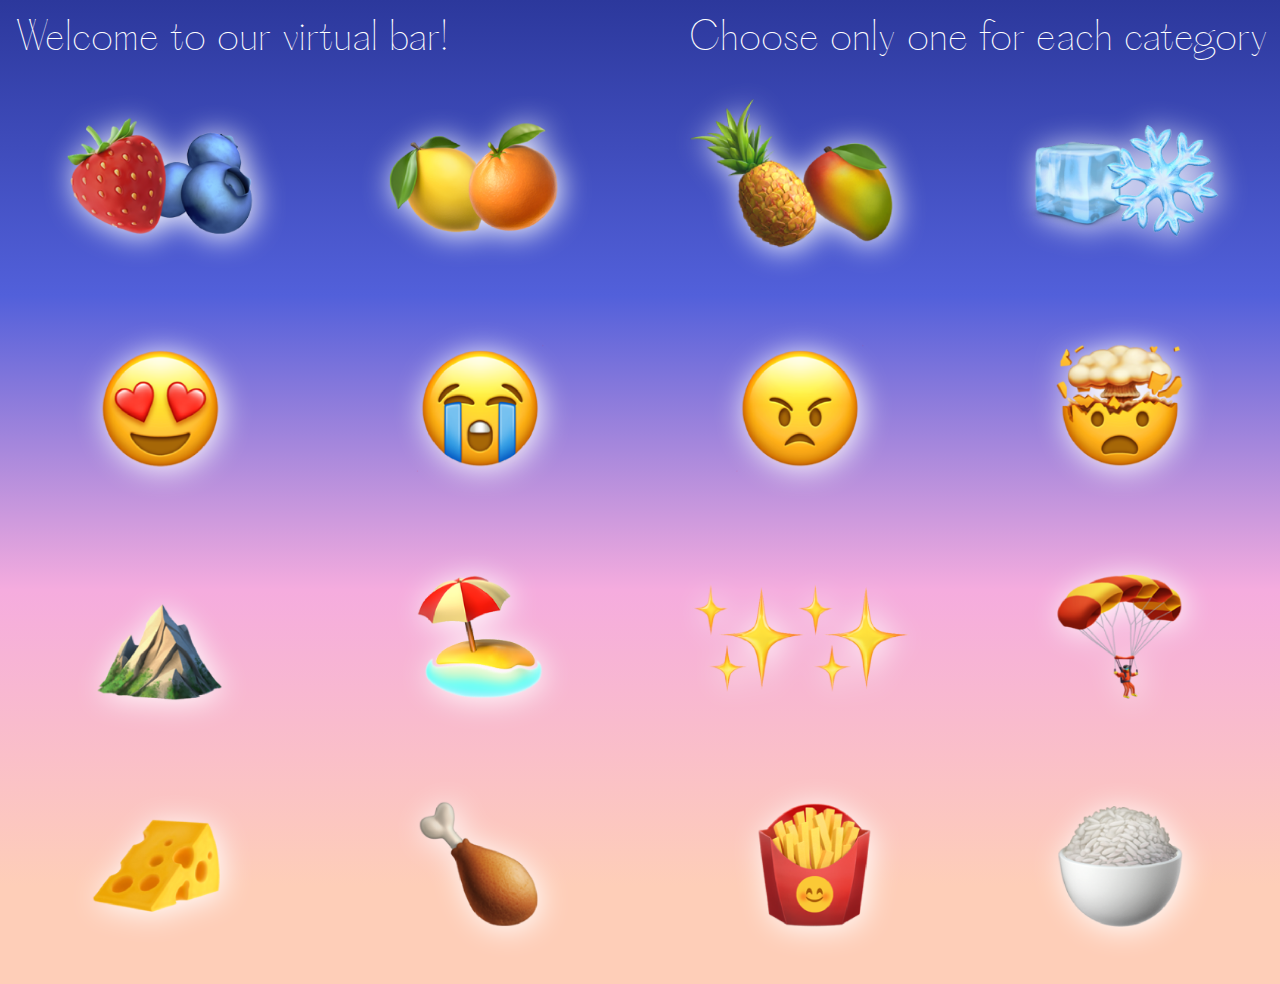
==== index.html @ b91d63b3 "first version" ====
<!DOCTYPE html>
<html lang="en" dir="ltr">
  <head>
    <link rel="shortcut icon" type="image/x-icon" href="favicon_.ico" />
    <meta charset="utf-8" />
    <meta name="viewport" content="width=device-width, initial-scale=1.0" />
    <title>Virtual Bar</title>
    <script
      src="https://code.jquery.com/jquery-3.5.1.min.js"
      integrity="sha256-9/aliU8dGd2tb6OSsuzixeV4y/faTqgFtohetphbbj0="
      crossorigin="anonymous"
    ></script>
    <!-- Global site tag (gtag.js) - Google Analytics -->
    <script async src="https://www.googletagmanager.com/gtag/js?id=G-YLD9RSC1Q4"></script>
    <script>
     window.dataLayer = window.dataLayer || [];
     function gtag(){dataLayer.push(arguments);}
     gtag('js', new Date());
     gtag('config', 'G-YLD9RSC1Q4');
    </script>
    <script>
     alert("💻🖥️ ➡️ Recommended");
    </script>
    <style>
      @font-face {
        font-family: myFirstFont;
        src: url(hatton-ultralight-webfont.woff);
      }
      * {
        font-family: myFirstFont;
        font-weight: 100;
        font-style:none;
      }
      html {
        background: linear-gradient(
          to top,
          #2c389c 0%,
          #5260da 30%,
          #f5acde 60%,
          #feceb8 90% );
      }
      body {
        background: linear-gradient(
          to bottom,
          #2c389c 0%,
          #5260da 30%,
          #f5acde 60%,
          #feceb8 90% );
        background-repeat: no-repeat;
        min-height: 100%;
        width: 100%;
        height: auto;
        display: block;
        margin: 0px;

      }
      h1 {
        color: #ffffff;
        font-size: 3vw;
        text-align: left;
        float: left;
        display: inline;
        margin-block-start: 0.25em;
        margin-block-end: 0em;
        margin-left: 0.4em;
      }
      h2{
        color: #ffffff;
        font-size: 3vw;
        text-align: right;
        float: right;
        display: inline;
        margin-block-start: 0.25em;
        margin-block-end: 0em;
        margin-right: 0.3em;
      }
      .grid-container {
        display: grid;
        grid-template-columns: auto auto auto auto;
        grid-gap: none;
        padding: none;
        margin: none;
      }
      .grid-item {
        padding: none;
        font-size: 30px;
        text-align: center;
      }
      .grid-img1,.grid-img2,
      .grid-img3,.grid-img4 {
        max-width: 100%;
        max-height: 100%;
      }
      #grid-item1,#grid-item2,#grid-item3,#grid-item4,#grid-item5,#grid-item6,#grid-item7,#grid-item8,
      #grid-item9,#grid-item10,#grid-item11,#grid-item12,#grid-item13,#grid-item14,#grid-item15,
      #grid-item16 {
        cursor: pointer;
        transition: 0.3s;
      }
      #grid-item1:hover,#grid-item2:hover,#grid-item3:hover,#grid-item4:hover,#grid-item5:hover,#grid-item6:hover,#grid-item7:hover,#grid-item8:hover,
      #grid-item9:hover,#grid-item10:hover,#grid-item11:hover,#grid-item12:hover,#grid-item13:hover,#grid-item14:hover,#grid-item15:hover,
      #grid-item16:hover {
        opacity: 0.65;
        cursor:url("data:image/svg+xml;utf8,<svg xmlns='http://www.w3.org/2000/svg'  width='100' height='120' viewport='0 0 100 100' style='fill:black;font-size:60px;'><text y='50%'>👆</text></svg>") 16 0,auto;
      }
      img {
        transition-duration: 0.4s;
        transform-origin: 50% 50%;
        filter: drop-shadow(3px 3px 15px #ffffff);
      }
      ul {
        list-style-type: none;
      }
      li {
        display: inline-block;
      }
      input[type="checkbox"][id^="checkbox"] {
        display: none;
      }
      label {
        padding: 10px;
        display: block;
        position: relative;
        margin: 10px;
        cursor: pointer;
        -webkit-touch-callout: none;
        -webkit-user-select: none;
        -khtml-user-select: none;
        -moz-user-select: none;
        -ms-user-select: none;
        user-select: none;
      }
      label::before {
        background-color: white;
        content: " ";
        display: block;
        border-radius: 50%;
        border: 1px solid grey;
        position: absolute;
        top: -5px;
        left: -5px;
        width: 25px;
        height: 25px;
        text-align: center;
        line-height: 28px;
        transition-duration: 0.4s;
        transform: scale(0);
      }
      :checked + label {
        border-color: none;
      }
      :checked + label img {
        animation: shake 3.5s;
        /* When the animation is finished, start again */
        animation-iteration-count: infinite;
        }
      @keyframes shake {
        0% { transform: scale(1.5) translate(1px, 1px) rotate(0deg); }
        10% { transform: scale(1.6) translate(-1px, -2px) rotate(-1deg); }
        20% { transform: scale(1.5) translate(-3px, 0px) rotate(1deg); }
        30% { transform: scale(1.6) translate(3px, 2px) rotate(0deg); }
        40% { transform: scale(1.5) translate(1px, -1px) rotate(1deg); }
        50% { transform: scale(1.6) translate(-1px, 2px) rotate(-1deg); }
        60% { transform: scale(1.5) translate(-3px, 1px) rotate(0deg); }
        70% { transform: scale(1.6) translate(3px, 1px) rotate(-1deg); }
        80% { transform: scale(1.5) translate(-1px, -1px) rotate(1deg); }
        90% { transform: scale(1.6) translate(1px, 2px) rotate(0deg); }
        100% { transform: scale(1.5) translate(1px, -2px) rotate(-1deg); }
      }
      }
      .hidden {
        opacity: 0;
      }
      a:link, a:visited {
        color: white;
        padding: 14px 25px;
        text-align: center;
        text-decoration: none;
        display: inline-block;
        text-shadow: 0 0 5px #FFFFFF, 0 0 10px #FFFFFF, 0 0 15px #FFFFFF;
        cursor:url("data:image/svg+xml;utf8,<svg xmlns='http://www.w3.org/2000/svg'  width='100' height='120' viewport='0 0 100 100' style='fill:black;font-size:60px;'><text y='50%'>🙆</text></svg>") 16 0,auto;
      }
      #ttlForRec {
        color: white;
        padding: 14px 25px;
        text-align: center;
        font-size: 2.5vw;
      }
      #ttlForRec:hover {
      }
      /* The Modal (background) */
      .modal {
        display: none; /* Hidden by default */
        position: fixed; /* Stay in place */
        z-index: 1; /* Sit on top */
        padding-top: 0px; /* Location of the box */
        left: 0;
        right: 0;
        top: 0;
        width: 100%; /* Full width */
        height: 100%; /* Full height */
        overflow: scroll; /* Enable scroll if needed */
        background: rgb(214,182,212);
        background: radial-gradient(circle, rgba(214,182,212,1) 0%, rgba(85,70,203,1) 100%);
      }
      /* Modal Content (image) */
      .modal-content {
        margin: auto;
        display: block;
        width: 100%;
        height: 100%;
        max-width: 1200px;
      }
      .modal-backdrop {
        z-index: 0;
      }
      /* Caption of Modal Image */
      #caption {
        margin: auto;
        display: block;
        width: 100%;
        max-width: 90%;
        text-align: center;
        font-size: 2.5vw;
        color: #1C584B;
        padding: 10px 0;
        height: 400px;
      }
      #goBar{
        text-align: center;
        font-size: 2.5vw;
        color: #1C584B;
      }
      /* Add Animation */
      .modal-content,
      #caption {
        -webkit-animation-name: zoom;
        -webkit-animation-duration: 0.6s;
        animation-name: zoom;
        animation-duration: 0.6s;
      }
      @-webkit-keyframes zoom {
        from {
          -webkit-transform: scale(0);
        }
        to {
          -webkit-transform: scale(1);
        }
      }
      @keyframes zoom {
        from {
          transform: scale(0);
        }
        to {
          transform: scale(1);
        }
      }
      /* The Close Button */
      .close {
        position: absolute;
        top: 0.2vw;
        right: 1.5vw;
        color: #ffffff;
        font-size: 3vw;
        font-weight: bold;
        transition: 0.3s;
      }
      .close:hover,
      .close:focus {
        text-decoration: none;
        cursor: pointer;
      }
      /* 100% Image Width on Smaller Screens */
      @media only screen and (max-width: 700px) {
        .modal-content {
          width: 100%;
        }
      }
      audio {
        display:none;
      }

    </style>
  </head>

  <body>
    <div id="title">
      <h1>Welcome to our virtual bar!</h1>
      <h2>Choose only one for each category</h2>
    </div>
    <br>
    <div id="imageAlt"></div>
    <br>
    <div class="grid-container" style="width: 100%; height: 100%;">

      <input type="checkbox" className="check" name="group1" id="checkbox1"
      data-audio="sound/02.mp3" onchange="audioFunction(this)"/>
      <label for="checkbox1">
      <image id="grid-item1" class="grid-img1" src="emoji/ingredients1.png"
      alt="1. Chop 3 strawberries into small pieces! 🍓"
      onclick="myFunction(this)"/></label><audio id="audio"></audio>

      <input type="checkbox" className="check" name="group1" id="checkbox2"
      data-audio="sound/01.mpeg" onchange="audioFunction(this)"/>
      <label for="checkbox2">
      <image id="grid-item2" class="grid-img1" src="emoji/ingredients2.png"
      alt="1. Cut halb of a lemon into thin slices and make lemon juice! 🍋"
      onclick="myFunction(this)"/></label><audio id="audio"></audio>

      <input type="checkbox" className="check" name="group1" id="checkbox3"
      data-audio="sound/03.mpeg" onchange="audioFunction(this)"/>
      <label for="checkbox3">
      <image id="grid-item3" class="grid-img1" src="emoji/ingredients3.png"
      alt="1. Blend frozen pineapple or mango like smoothie! 🍍🥭"
      onclick="myFunction(this)"/></label><audio id="audio"></audio>

      <input type="checkbox" className="check" name="group1" id="checkbox4"
      data-audio="sound/04.mpeg" onchange="audioFunction(this)"/>
      <label for="checkbox4">
      <image id="grid-item4" class="grid-img1" src="emoji/ingredients4.png"
      alt="1. Prepare 8 oz crushed ice and add 1 oz lilet Blanc! 🧊"
      onclick="myFunction(this)"/></label><audio id="audio"></audio>

      <input type="checkbox" className="check" name="group2" id="checkbox5"
      data-audio="sound/05.mp3" onchange="audioFunction(this)"/>
      <label for="checkbox5">
      <image id="grid-item5" class="grid-img2" src="emoji/mood1.png"
      alt="2.  Add 4 oz sparkling wine! 🍾"
      onclick="myFunction(this)"/></label><audio id="audio"></audio>

      <input type="checkbox" className="check" name="group2" id="checkbox6"
      data-audio="sound/06.mpeg" onchange="audioFunction(this)"/>
      <label for="checkbox6">
      <image id="grid-item6" class="grid-img2" src="emoji/mood2.png"
      alt="2. Add 2 oz gin! 💎"
      onclick="myFunction(this)"/></label><audio id="audio"></audio>

      <input type="checkbox" className="check" name="group2" id="checkbox7"
      data-audio="sound/07.mpeg" onchange="audioFunction(this)"/>
      <label for="checkbox7">
      <image id="grid-item7" class="grid-img2" src="emoji/mood3.png"
      alt="2. Add 2 oz rye whiskey or bourbon! 🥃"
      onclick="myFunction(this)"/></label><audio id="audio"></audio>

      <input type="checkbox" className="check" name="group2" id="checkbox8"
      data-audio="sound/08.mpeg" onchange="audioFunction(this)"/>
      <label for="checkbox8">
      <image id="grid-item8" class="grid-img2" src="emoji/mood4.png"
      alt="2. Add 1 oz Campari and 1 oz vermouth! 🎈"
      onclick="myFunction(this)"/></label><audio id="audio"></audio>

      <input type="checkbox" className="check" name="group3" id="checkbox9"
      data-audio="sound/09.mp3" onchange="audioFunction(this)"/>
      <label for="checkbox9">
      <image id="grid-item9" class="grid-img3" src="emoji/location1.png"
      alt="3. Shake with tonic water! 💫"
      onclick="myFunction(this)"/></label><audio id="audio"></audio>

      <input type="checkbox" className="check" name="group3" id="checkbox10"
      data-audio="sound/10_1.mp3" onchange="audioFunction(this)"/>
      <label for="checkbox10">
      <image id="grid-item10" class="grid-img3" src="emoji/location2.png"
      alt="3. Strain into chilled glass! 🌊"
      onclick="myFunction(this)"/></label><audio id="audio"></audio>

      <input type="checkbox" className="check" name="group3" id="checkbox11"
      data-audio="sound/11.mp3" onchange="audioFunction(this)"/>
      <label for="checkbox11">
      <image id="grid-item11" class="grid-img3" src="emoji/location3.png"
      alt="3. Do not stir! ❌"
      onclick="myFunction(this)"/></label><audio id="audio"></audio>

      <input type="checkbox" className="check" name="group3" id="checkbox12"
      data-audio="sound/12.mp3" onchange="audioFunction(this)"/>
      <label for="checkbox12">
      <image id="grid-item12" class="grid-img3" src="emoji/location4.png"
      alt="3. Shake with ice! 🧊"
      onclick="myFunction(this)"/></label><audio id="audio"></audio>

      <input type="checkbox" className="check" name="group4" id="checkbox13"
      data-audio="sound/13.mpeg" onchange="audioFunction(this)"/>
      <label for="checkbox13">
      <image id="grid-item13" class="grid-img4" src="emoji/food1.png"
      alt="4. Garnish with orange twist! 🍊"
      onclick="myFunction(this)"/></label><audio id="audio"></audio>

      <input type="checkbox" className="check" name="group4" id="checkbox14"
      data-audio="sound/14.mp3" onchange="audioFunction(this)"/>
      <label for="checkbox14">
      <image id="grid-item14" class="grid-img4" src="emoji/food2.png"
      alt="4. Add ice to fill glass and garnish with lemon twist! 🧊🍋"
      onclick="myFunction(this)"/></label><audio id="audio"></audio>

      <input type="checkbox" className="check" name="group4" id="checkbox15"
      data-audio="sound/15.mp3" onchange="audioFunction(this)"/>
      <label for="checkbox15">
      <image id="grid-item15" class="grid-img4" src="emoji/food3.png"
      alt="4. Garnish with lime slices and mint bouquet! 🌱"
      onclick="myFunction(this)"/></label><audio id="audio"></audio>

      <input type="checkbox" className="check" name="group4" id="checkbox16"
      data-audio="sound/16.mp3" onchange="audioFunction(this)"/>
      <label for="checkbox16">
      <image id="grid-item16" class="grid-img4" src="emoji/food4.png"
      alt="4. Add ice to fill glass and no garnish! 🧊"
      onclick="myFunction(this)"/>
      </label><audio id="audio"></audio>

    </div>
    <div id="myModal" class="modal">
      <span class="close">&times;</span>
      <div id="ttlForRec">📝 The recipe for your cocktail is here 👇</div>
      <div style="background-image: url('background/paper.png'); background-repeat : no-repeat; background-size: 80% 80%; background-position: top 0vw center;">
      <br>
      <br>
      <br>
      <div id="caption"></div>
      <br>
      <div id="goBar"></div>
    </div>
  </body>
</html>

<script>

  function play(sound){
   var audio = document.getElementById("audio");
    audio.setAttribute('src', sound);
   audio.play();
  }

  $('input[type="checkbox"]').on("change", function () {
    $('input[name="' + this.name + '"]')
      .not(this)
      .prop("checked", false);
  });

  var firstRow;
  var secondRow;
  var thirdRow;
  var fourRow;

  var location_;
  var gotobar = document.getElementById("goBar");

  var mountain_url =
    "<a href='mountain.html'>Are you ready with your drink? 👌 Let's go to the bar! 👉</a>";
  var beach_url =
    "<a href='beach.html'>Are you ready with your drink? 👌 Let's go to the bar! 👉</a>";
  var sparkle_url =
    "<a href='sparkle.html'>Are you ready with your drink? 👌 Let's go to the bar! 👉</a>";
  var sky_url =
    "<a href='sky.html'>Are you ready with your drink? 👌 Let's go to the bar! 👉</a>";

  function audioFunction(id){
  var audio = id.getAttribute("data-audio")
    //modalString.push(altText);
    var audio = new Audio(audio);
    console.log(audio)
    console.log(id.checked)

    if (id.checked) {
      audio.play();
      console.log(audio)
    } else {
      audio.pause();
    }
  }

  function myFunction(id) {
    var altText = id.alt;
    var display = "";

    if (id.className === "grid-img1") {
      firstRow = altText;
    }
    if (id.className === "grid-img2") {
      secondRow = altText;
    }
    if (id.className === "grid-img3") {
      thirdRow = altText;
      location_ = id.id;
      if (location_ === "grid-item9") {
        console.log("grid 9");
        gotobar.innerHTML = mountain_url;
      }
      if (location_ === "grid-item10") {
        console.log("grid 10");
        gotobar.innerHTML = beach_url;
      }
      if (location_ === "grid-item11") {
        console.log("grid 11");
        gotobar.innerHTML = sparkle_url;
      }
      if (location_ === "grid-item12") {
        console.log("grid 12");
        gotobar.innerHTML = sky_url;
      }
    }
    if (id.className === "grid-img4") {
      fourRow = altText;
    }
    // check if we have 4 strings
    if (firstRow && secondRow && thirdRow && fourRow) {
      showModal();
    }
  }
  function showModal() {

    var modal = document.getElementById("myModal");
    var captionText = document.getElementById("caption");

    modal.style.display = "block";
    var e1 = document.createElement("div");
    var t1 = document.createTextNode(firstRow);
    e1.appendChild(t1);
    captionText.appendChild(e1);
    var e2 = document.createElement("div");
    var t2 = document.createTextNode(secondRow);
    e2.appendChild(t2);
    captionText.appendChild(e2);
    var e3 = document.createElement("div");
    var t3 = document.createTextNode(thirdRow);
    e3.appendChild(t3);
    captionText.appendChild(e3);
    var e4 = document.createElement("div");
    var t4 = document.createTextNode(fourRow);
    e4.appendChild(t4);
    captionText.appendChild(e4);

    var span = document.getElementsByClassName("close")[0];

    span.onclick = function () {
      modal.style.display = "none";
      captionText.innerHTML = " ";
    };
  }
</script>
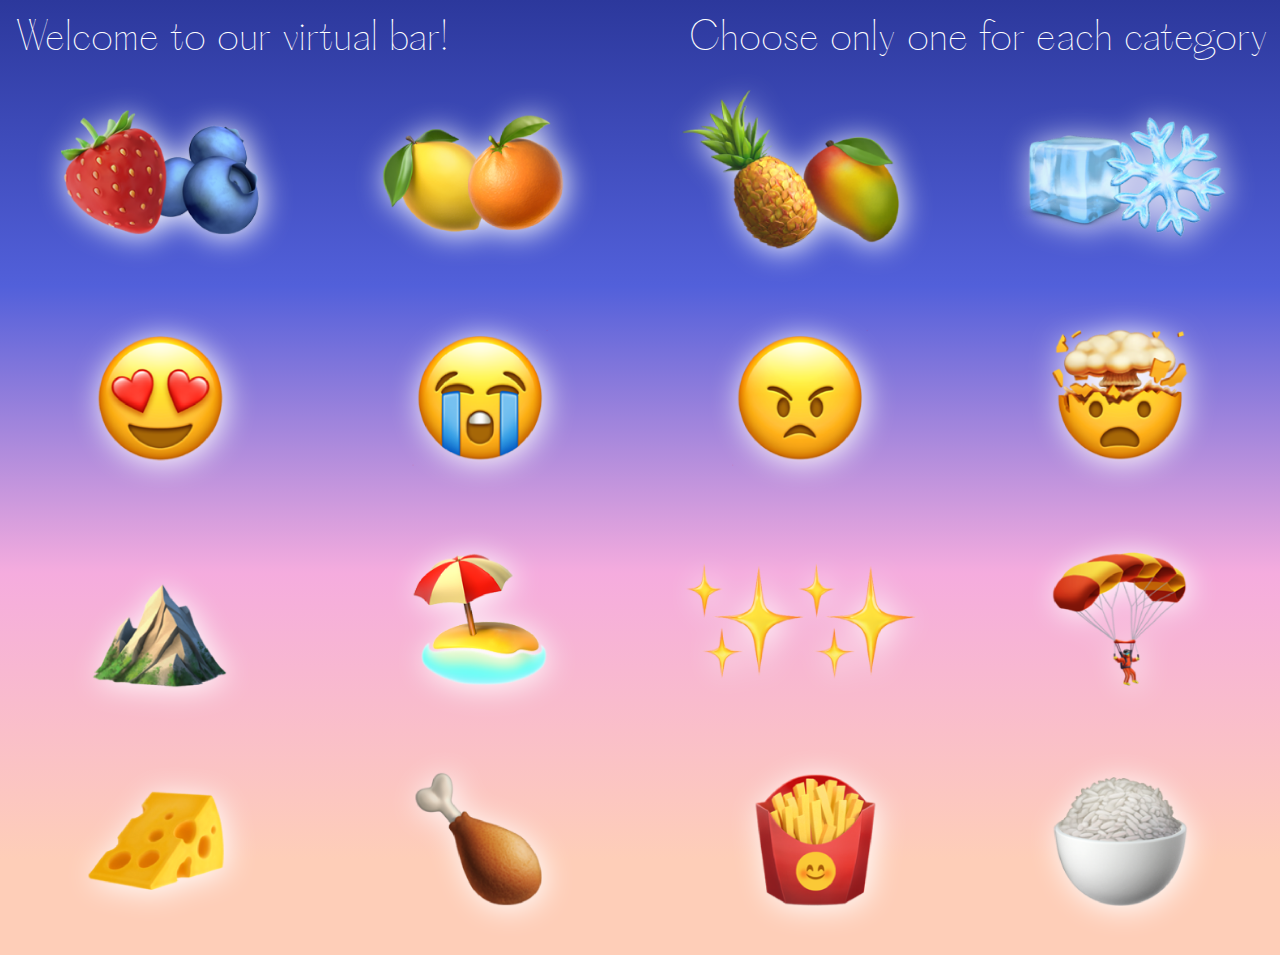
==== commit 5d2fc674: "first version" ====
--- a/index.html
+++ b/index.html
@@ -121,7 +121,7 @@
         padding: 10px;
         display: block;
         position: relative;
-        margin: 10px;
+        margin: 0px;
         cursor: pointer;
         -webkit-touch-callout: none;
         -webkit-user-select: none;
@@ -145,6 +145,12 @@
         line-height: 28px;
         transition-duration: 0.4s;
         transform: scale(0);
+      }
+      /* Use a media query to add a breakpoint at 800px: */
+      @media screen and (max-width: 800px) {
+      label {
+      margin-top: 6vw;
+      margin-bottom: 6vw; /* The width is 100%, when the viewport is 800px or smaller */
       }
       :checked + label {
         border-color: none;
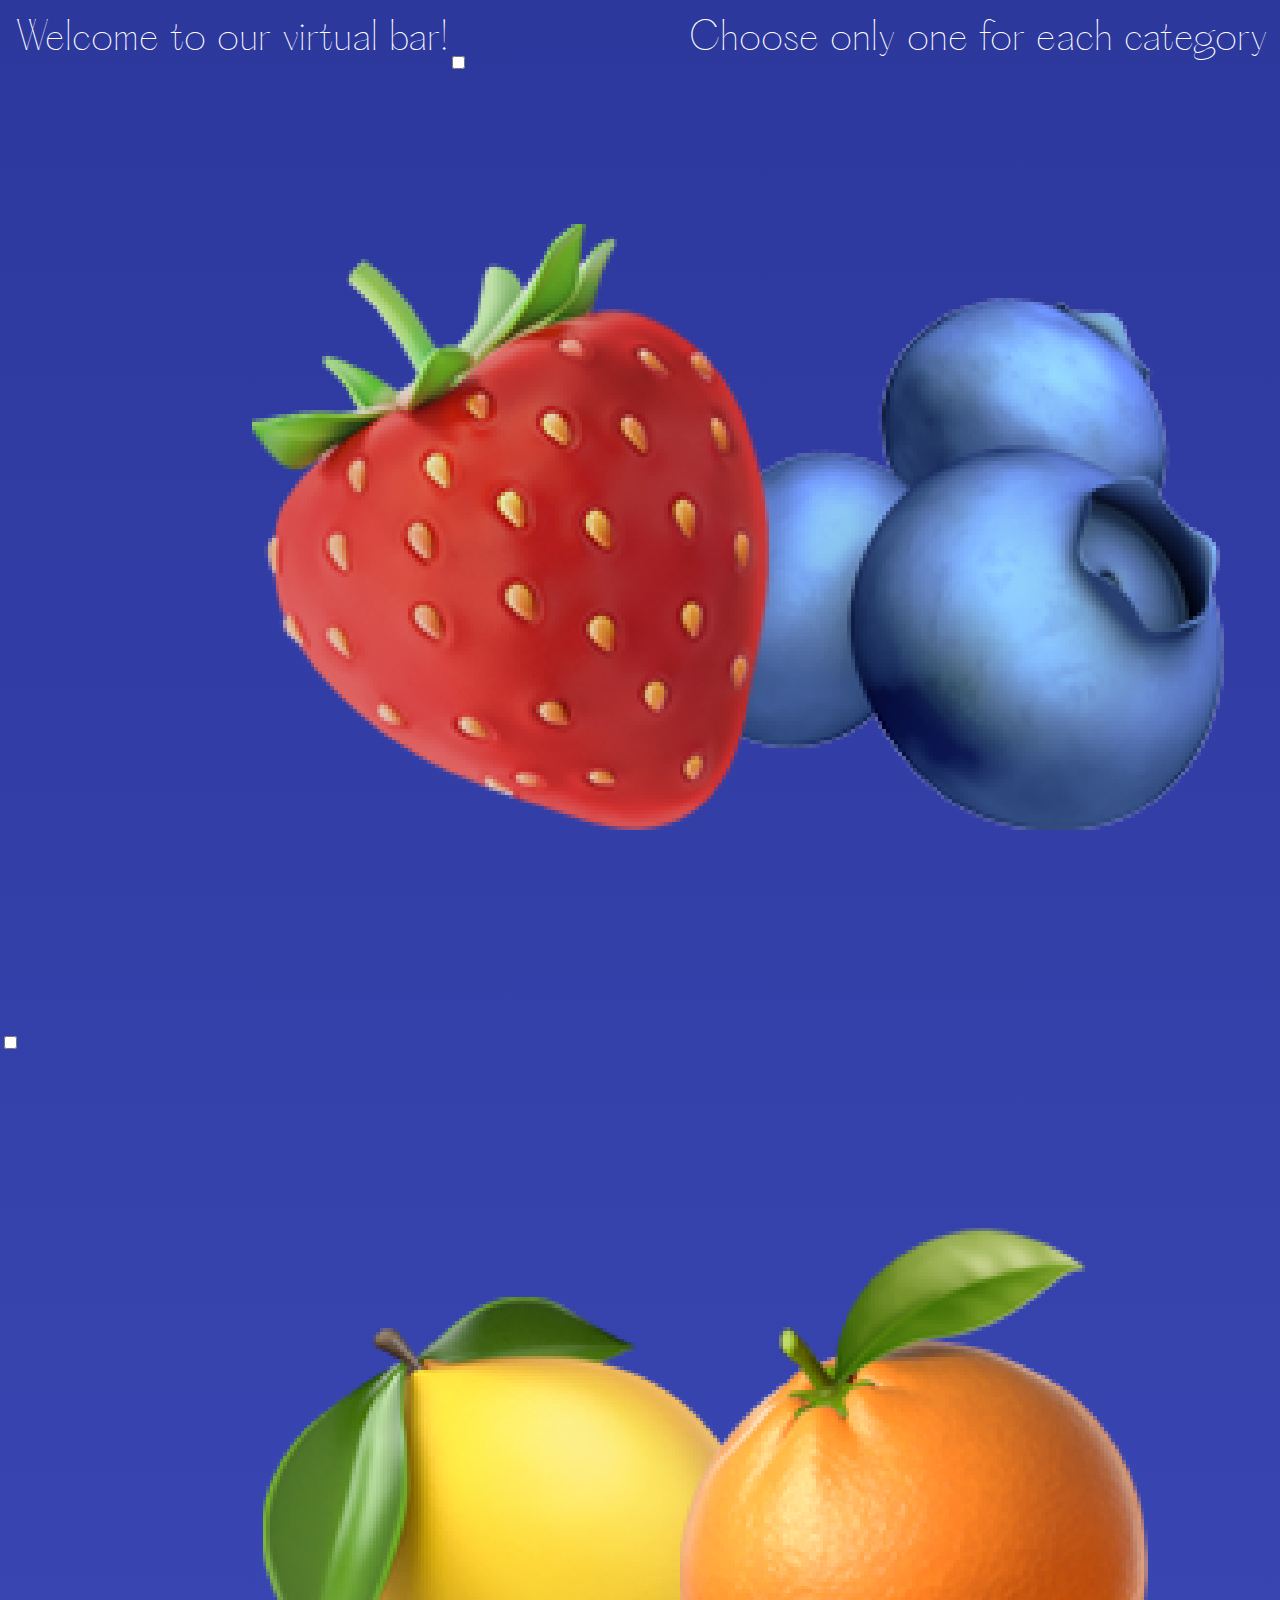
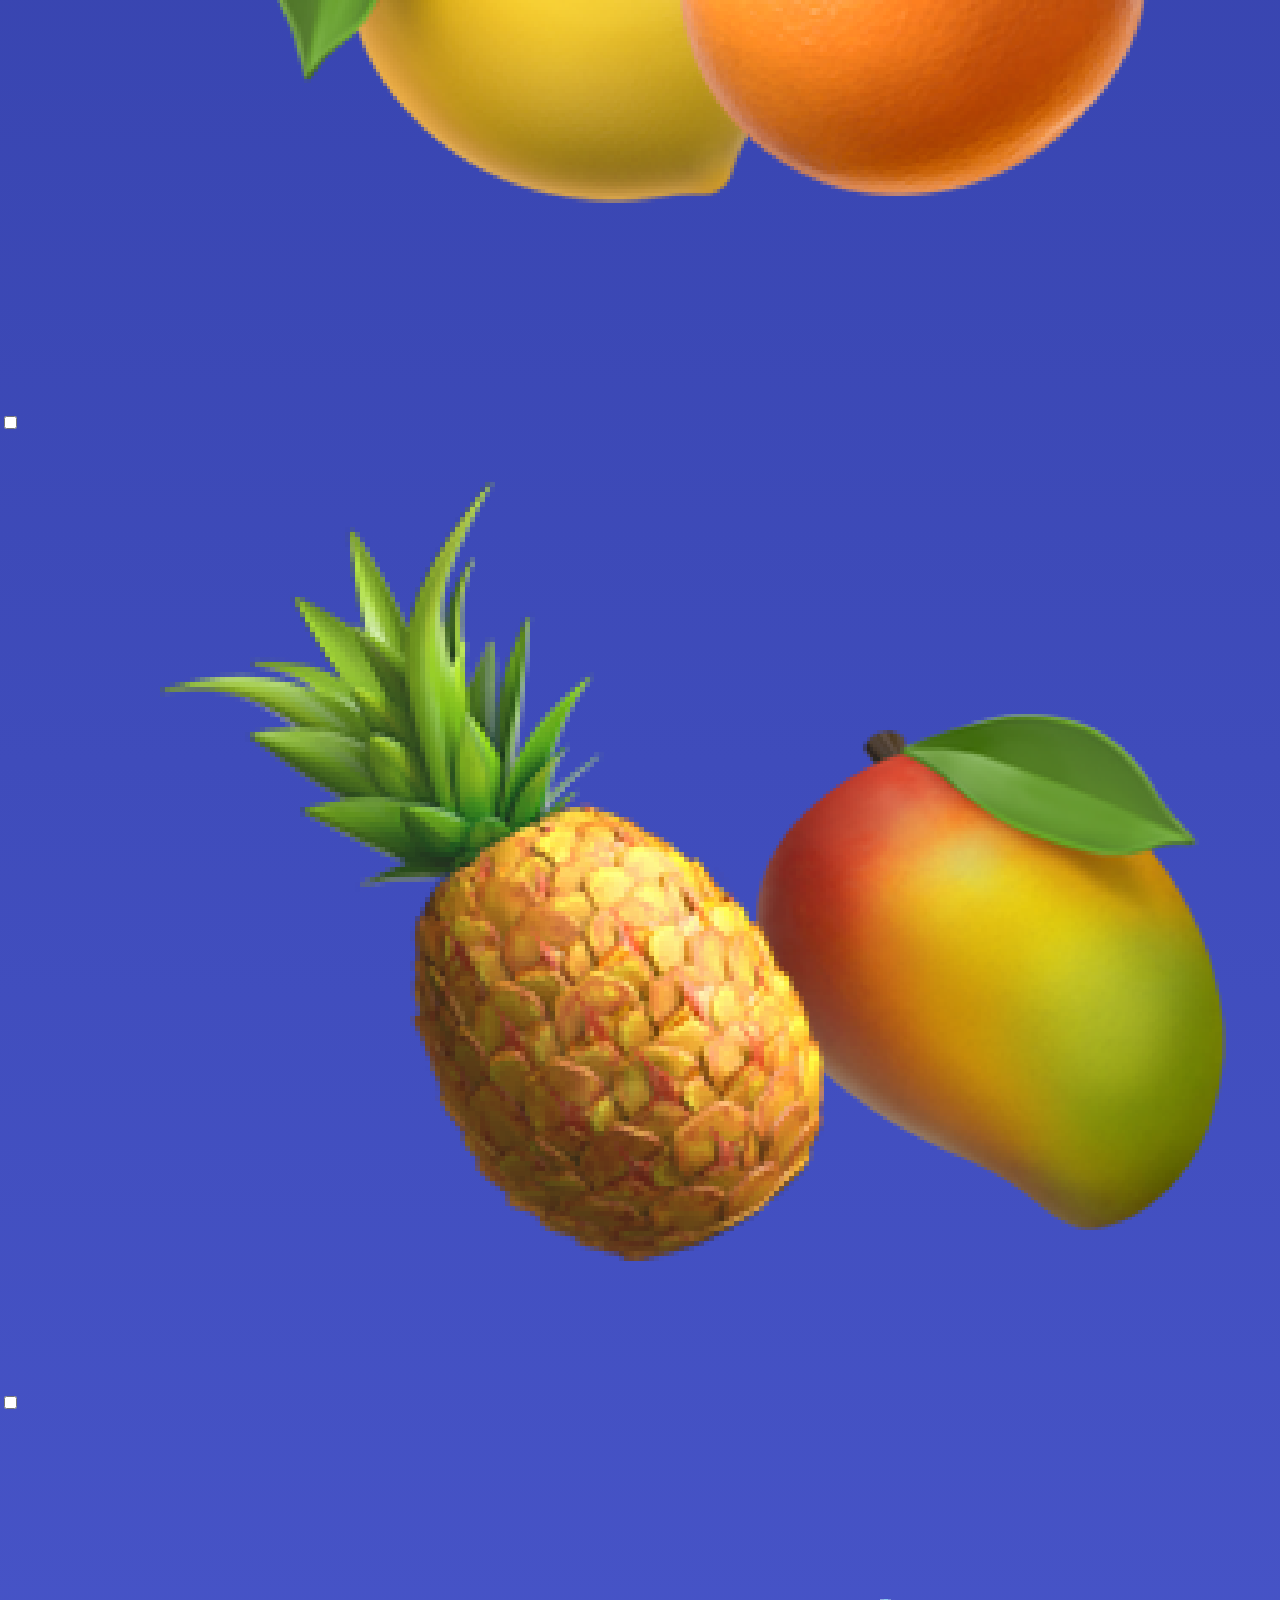
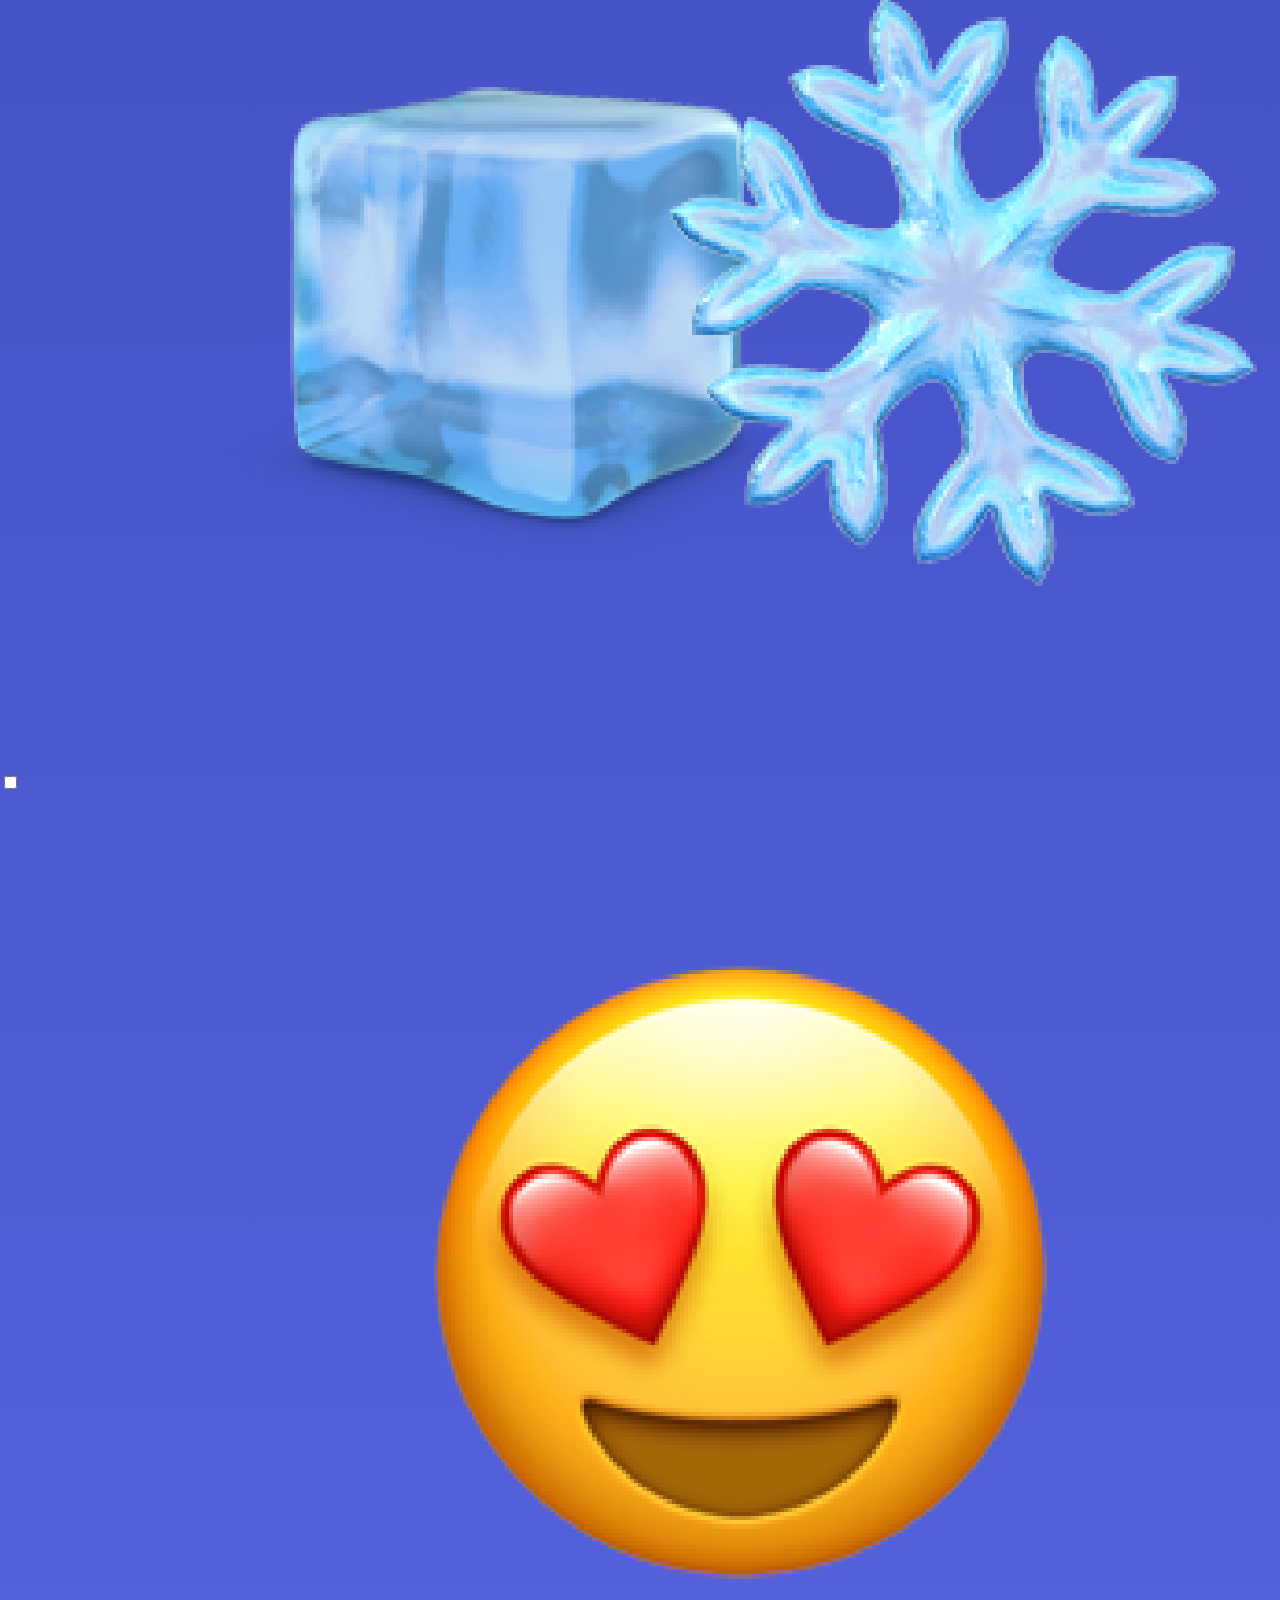
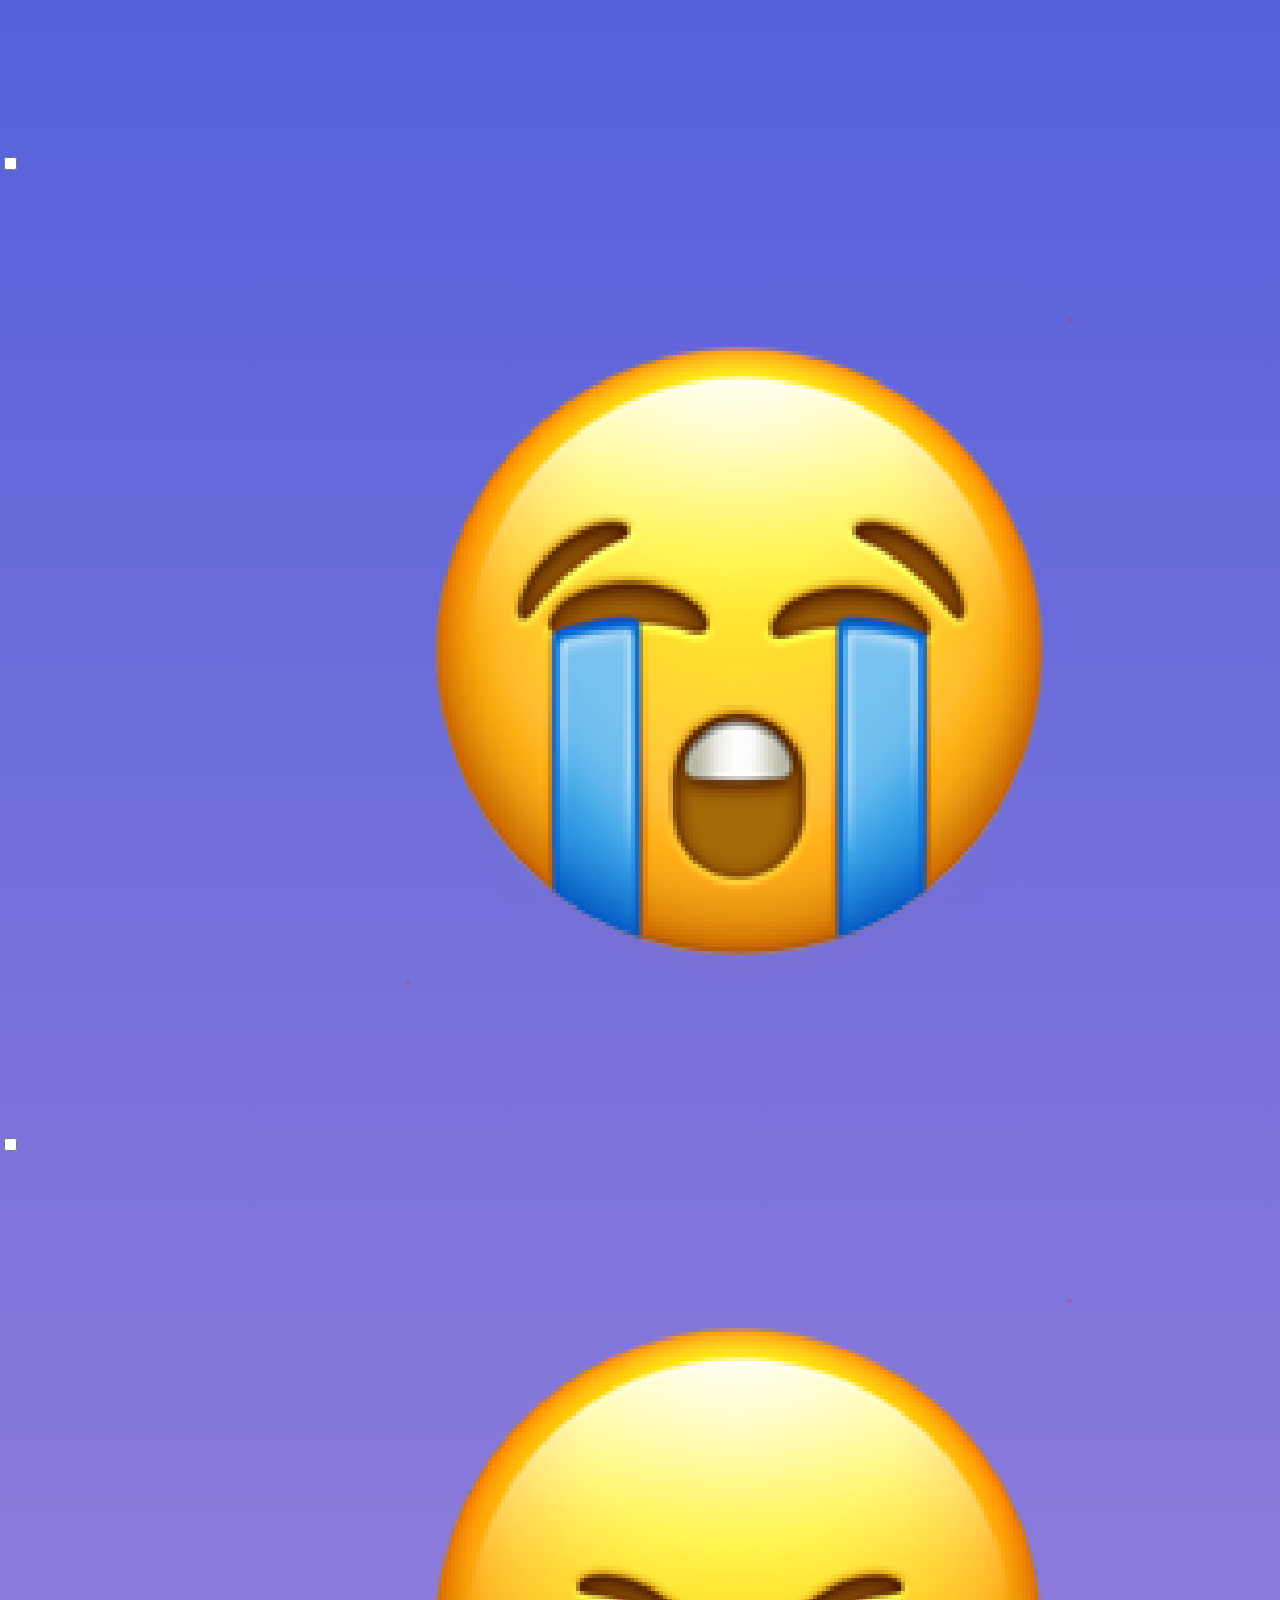
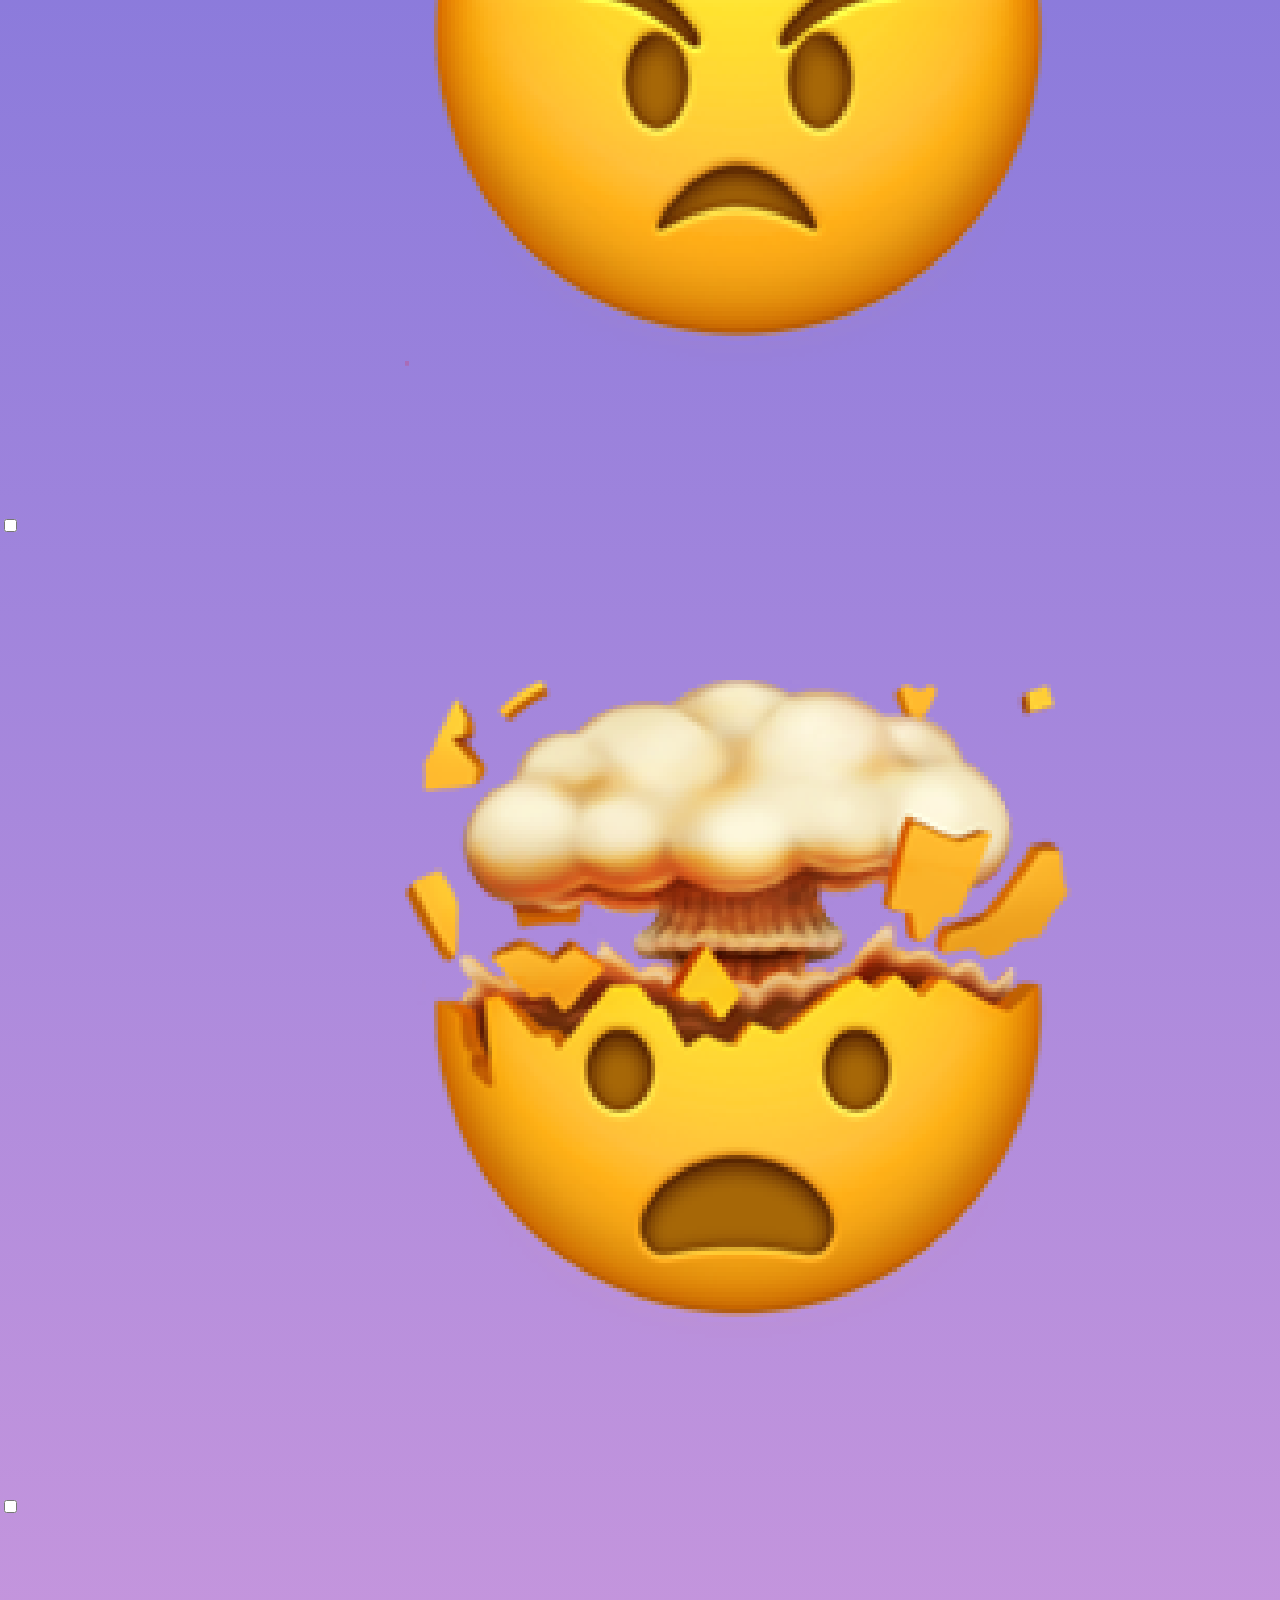
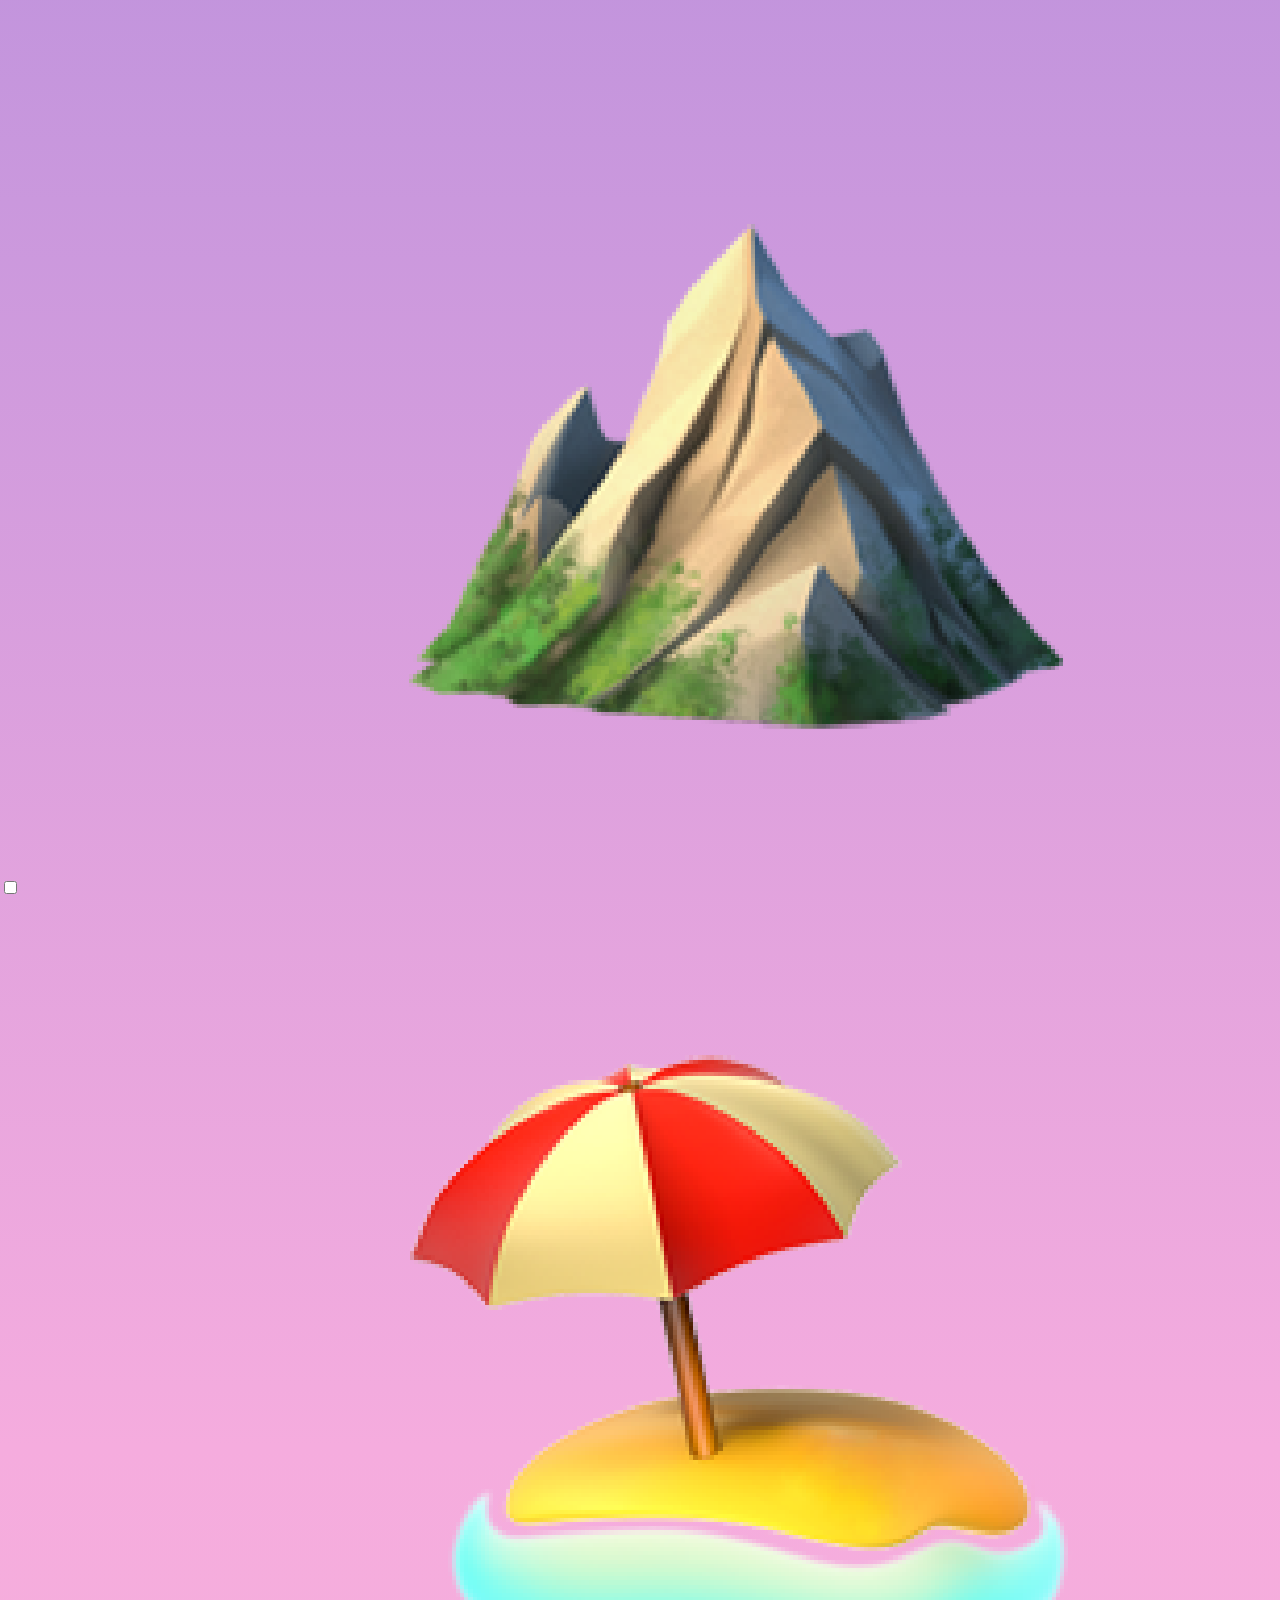
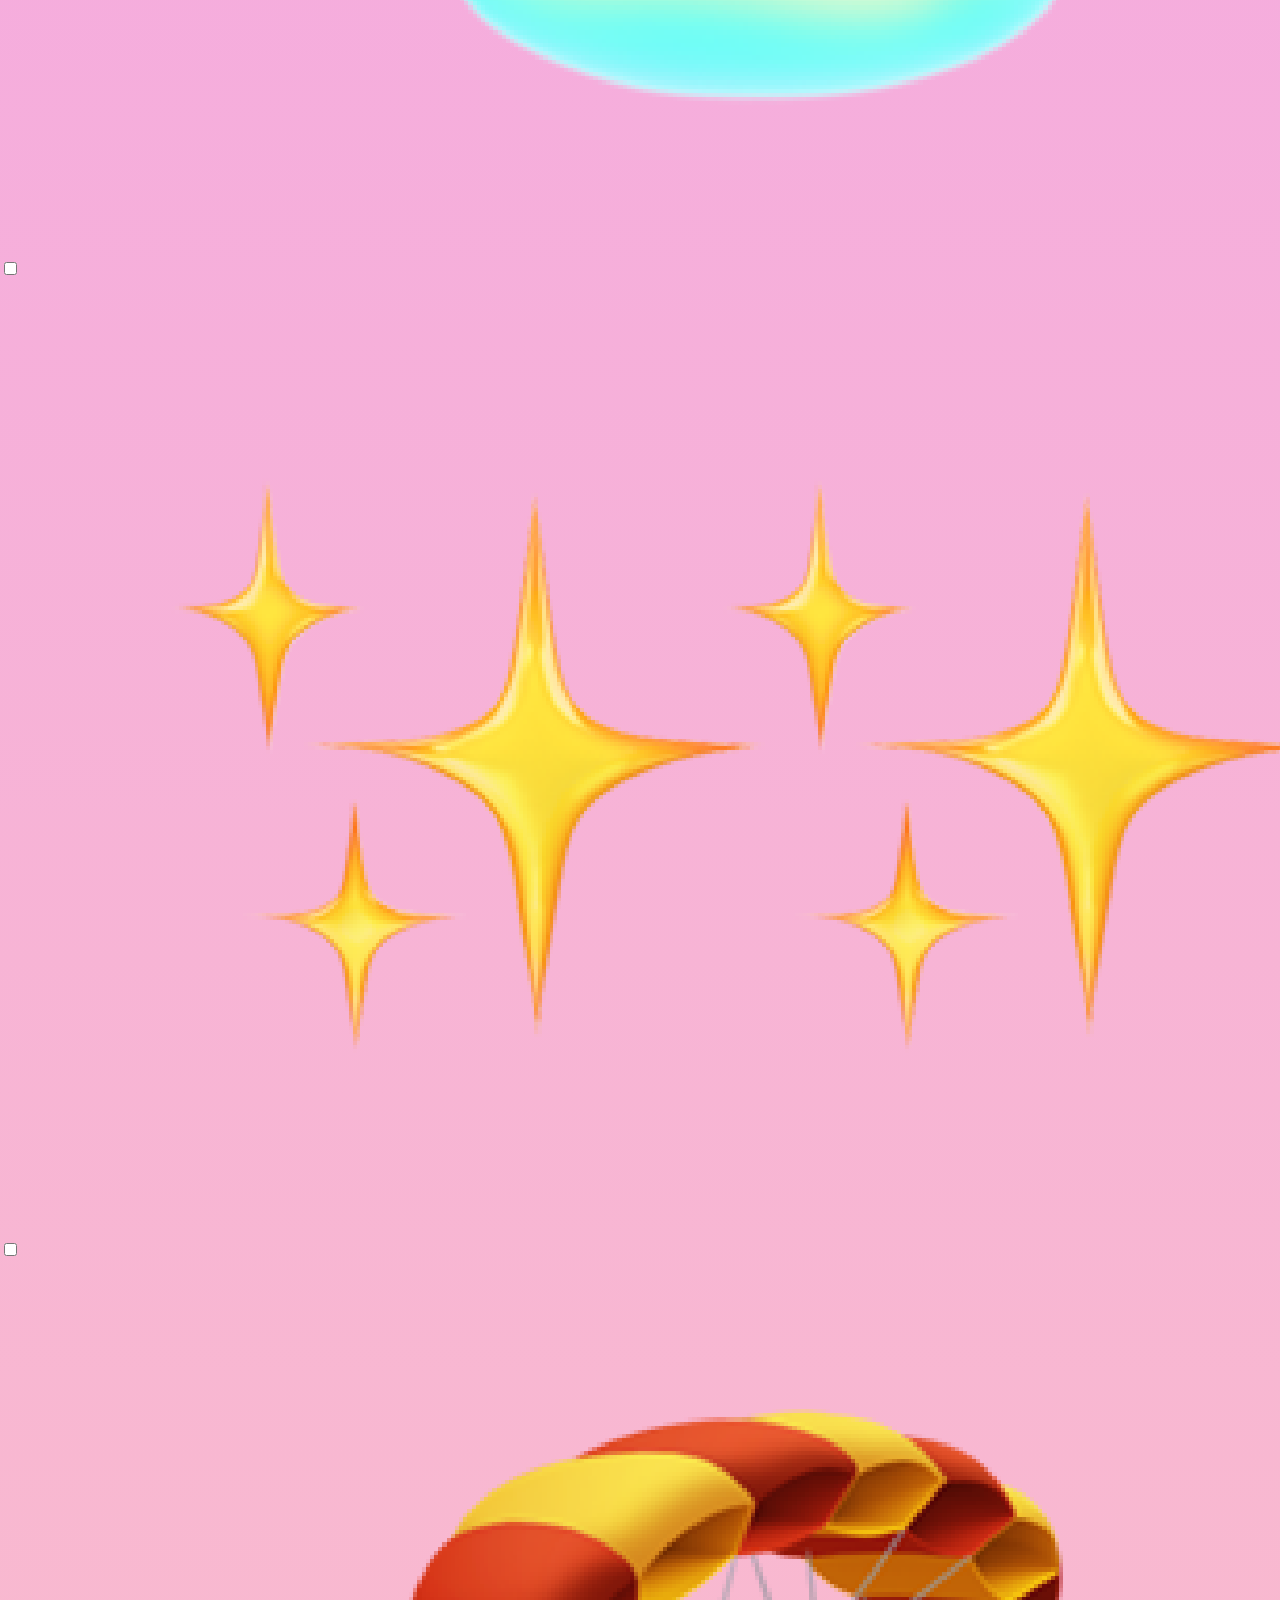
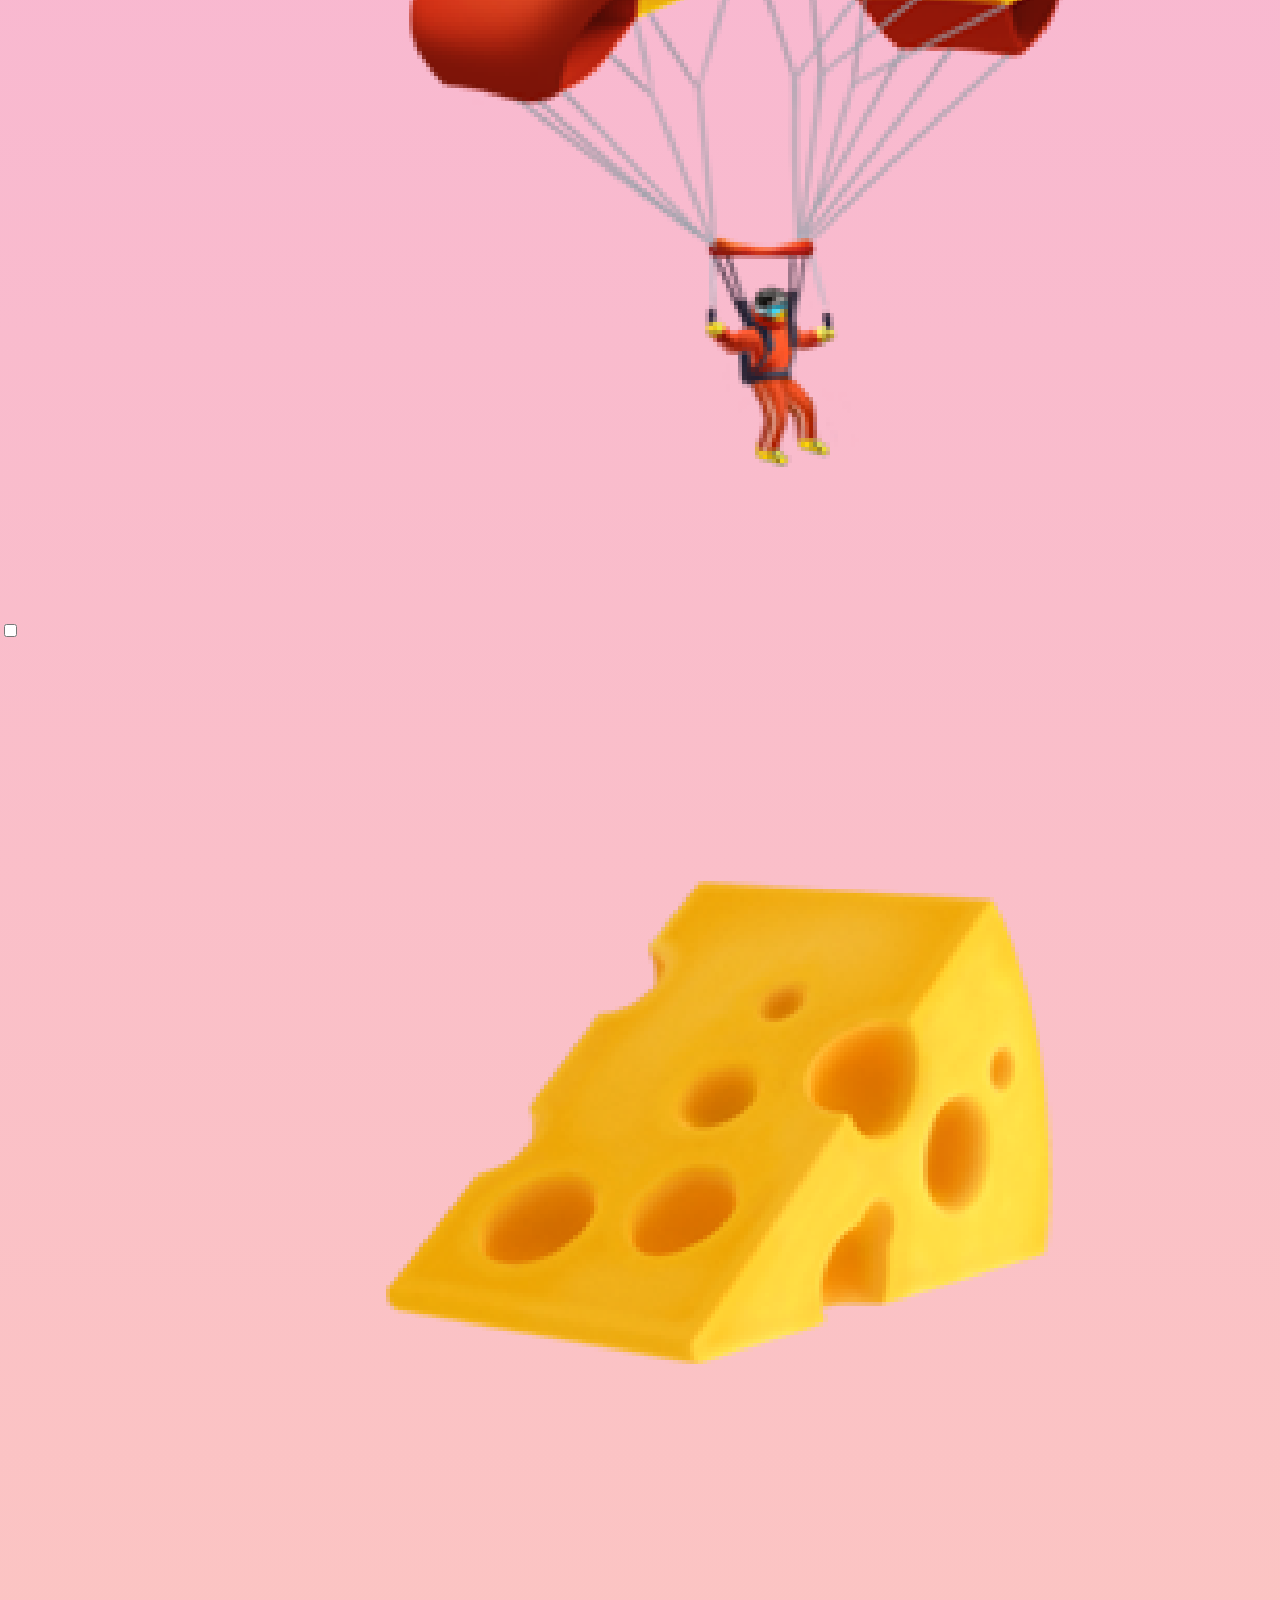
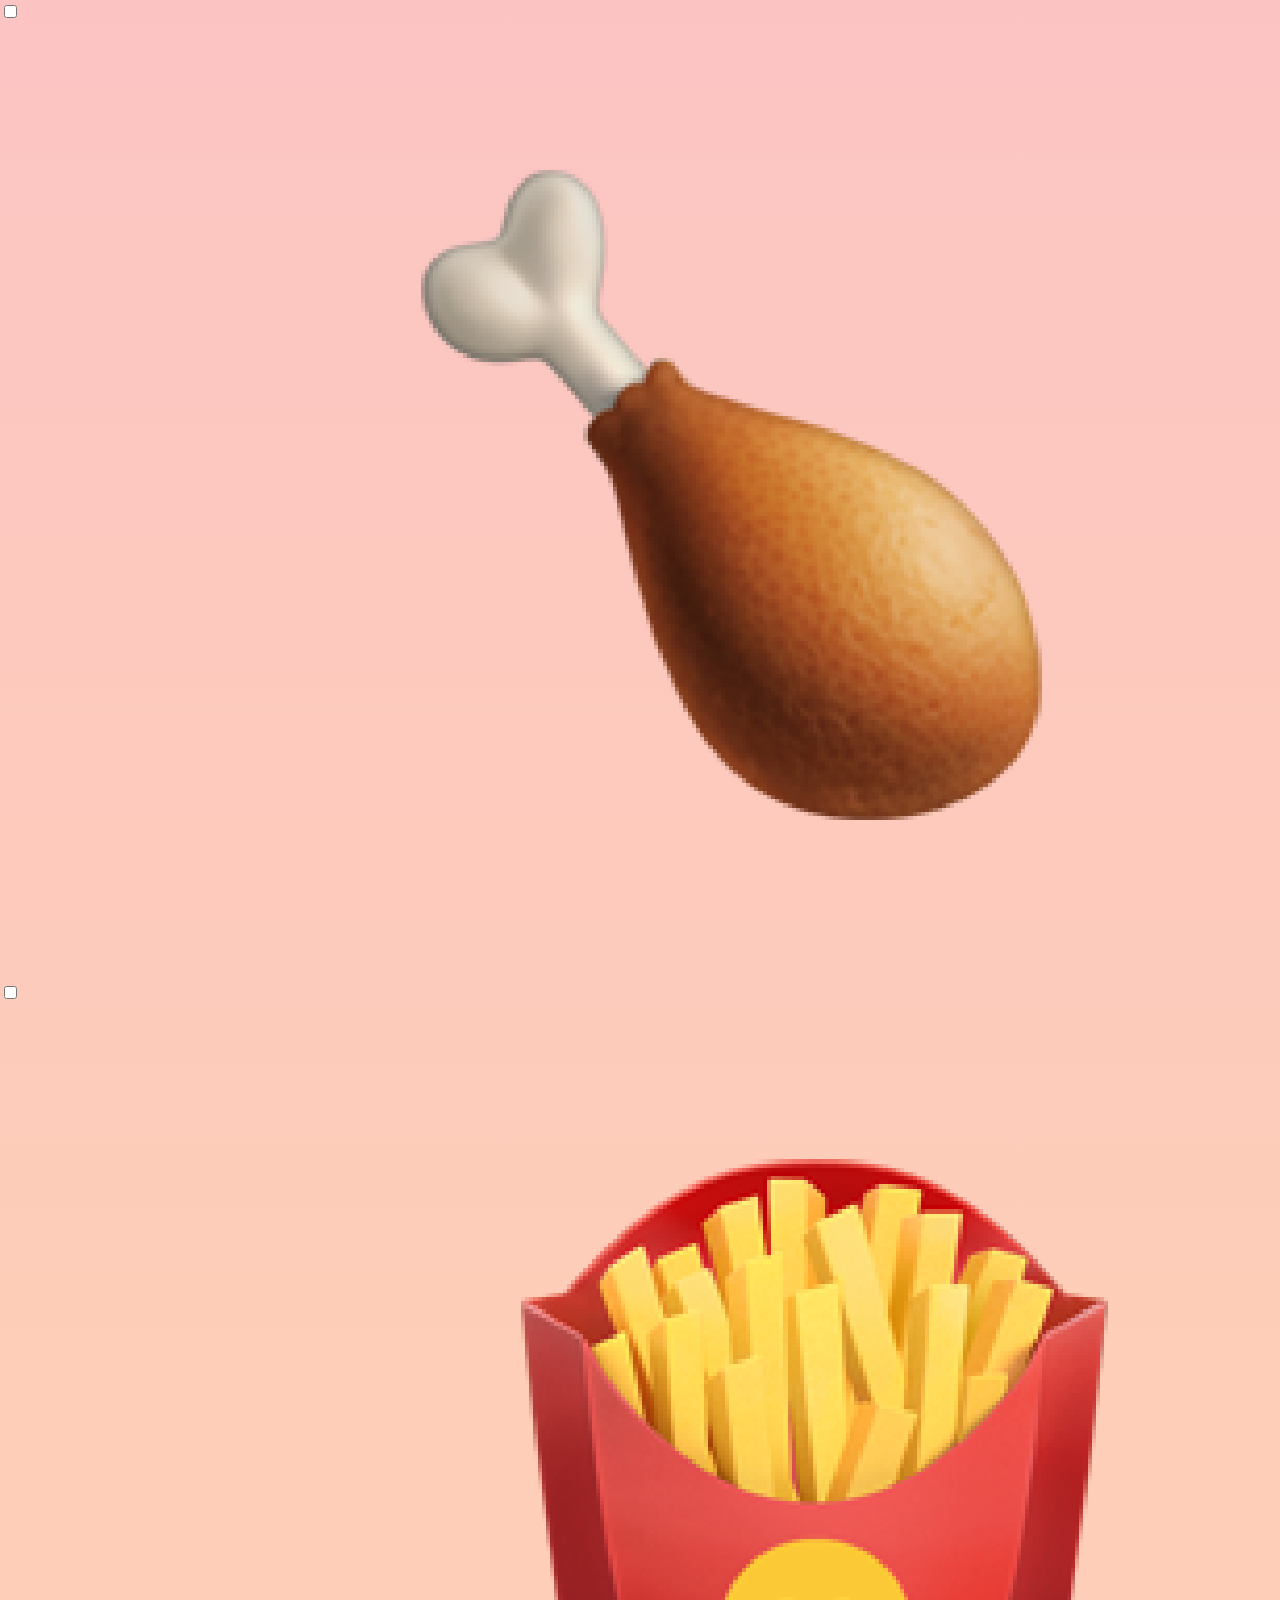
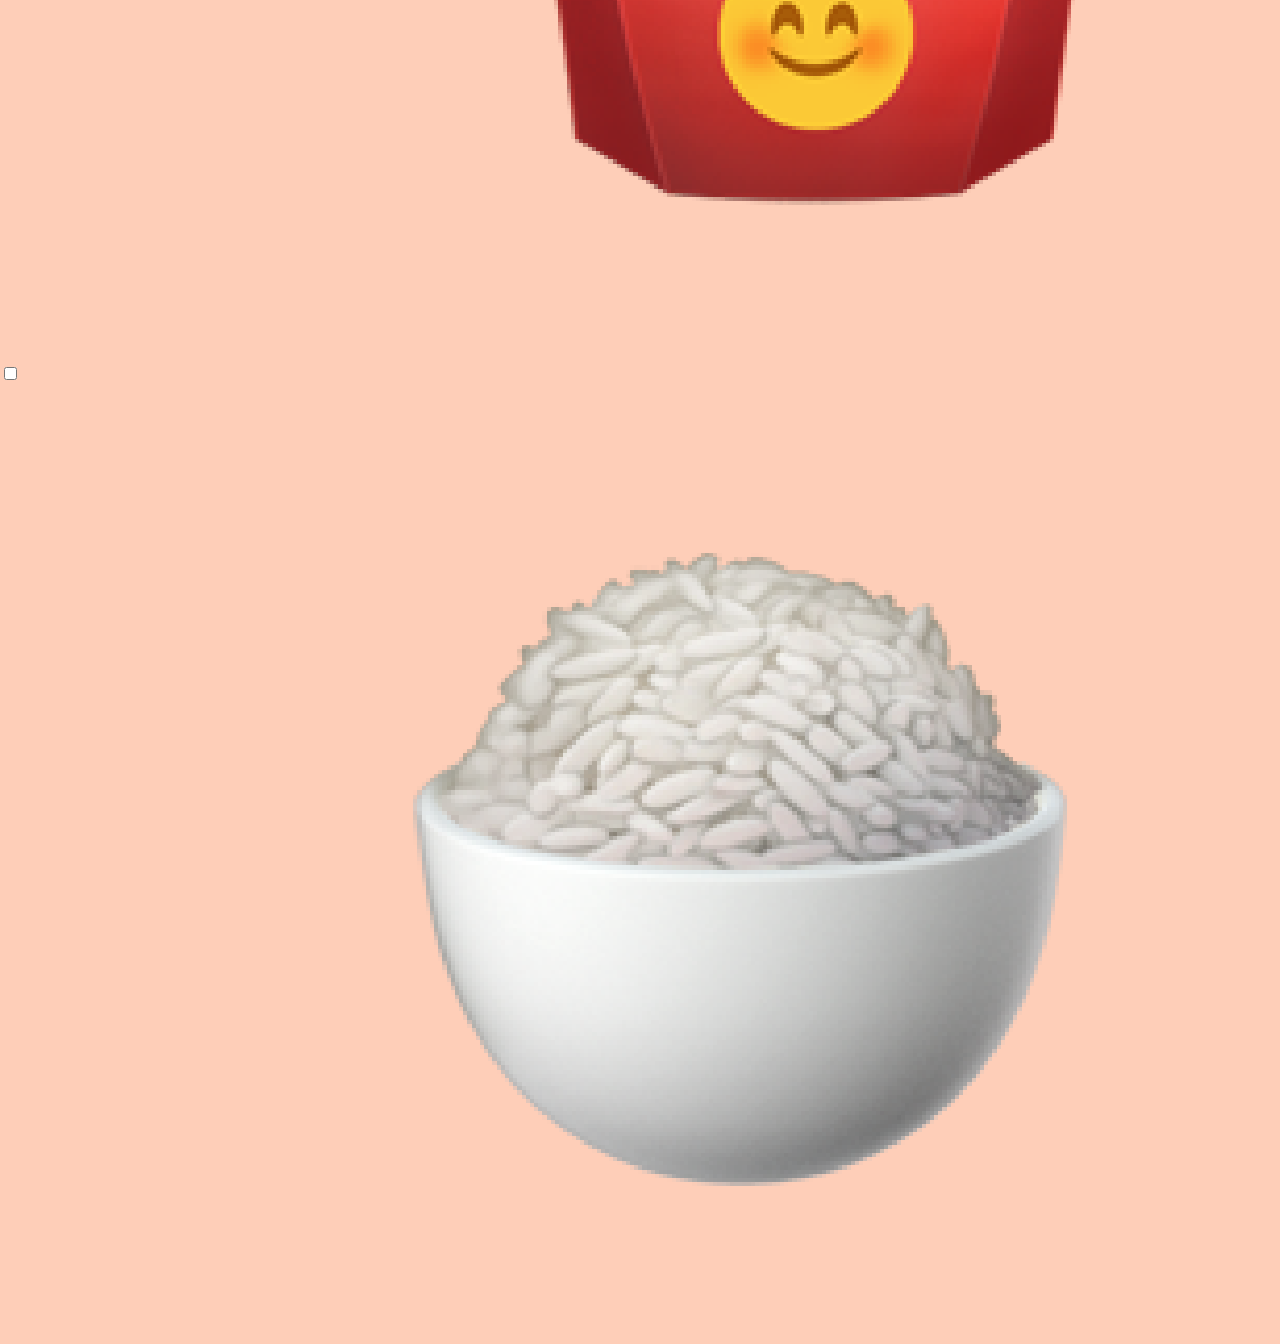
==== commit 6282c753: "first version" ====
--- a/index.html
+++ b/index.html
@@ -5,6 +5,7 @@
     <meta charset="utf-8" />
     <meta name="viewport" content="width=device-width, initial-scale=1.0" />
     <title>Virtual Bar</title>
+    <link rel="stylesheet" href="index.css">
     <script
       src="https://code.jquery.com/jquery-3.5.1.min.js"
       integrity="sha256-9/aliU8dGd2tb6OSsuzixeV4y/faTqgFtohetphbbj0="
@@ -21,272 +22,7 @@
     <script>
      alert("💻🖥️ ➡️ Recommended");
     </script>
-    <style>
-      @font-face {
-        font-family: myFirstFont;
-        src: url(hatton-ultralight-webfont.woff);
-      }
-      * {
-        font-family: myFirstFont;
-        font-weight: 100;
-        font-style:none;
-      }
-      html {
-        background: linear-gradient(
-          to top,
-          #2c389c 0%,
-          #5260da 30%,
-          #f5acde 60%,
-          #feceb8 90% );
-      }
-      body {
-        background: linear-gradient(
-          to bottom,
-          #2c389c 0%,
-          #5260da 30%,
-          #f5acde 60%,
-          #feceb8 90% );
-        background-repeat: no-repeat;
-        min-height: 100%;
-        width: 100%;
-        height: auto;
-        display: block;
-        margin: 0px;
-
-      }
-      h1 {
-        color: #ffffff;
-        font-size: 3vw;
-        text-align: left;
-        float: left;
-        display: inline;
-        margin-block-start: 0.25em;
-        margin-block-end: 0em;
-        margin-left: 0.4em;
-      }
-      h2{
-        color: #ffffff;
-        font-size: 3vw;
-        text-align: right;
-        float: right;
-        display: inline;
-        margin-block-start: 0.25em;
-        margin-block-end: 0em;
-        margin-right: 0.3em;
-      }
-      .grid-container {
-        display: grid;
-        grid-template-columns: auto auto auto auto;
-        grid-gap: none;
-        padding: none;
-        margin: none;
-      }
-      .grid-item {
-        padding: none;
-        font-size: 30px;
-        text-align: center;
-      }
-      .grid-img1,.grid-img2,
-      .grid-img3,.grid-img4 {
-        max-width: 100%;
-        max-height: 100%;
-      }
-      #grid-item1,#grid-item2,#grid-item3,#grid-item4,#grid-item5,#grid-item6,#grid-item7,#grid-item8,
-      #grid-item9,#grid-item10,#grid-item11,#grid-item12,#grid-item13,#grid-item14,#grid-item15,
-      #grid-item16 {
-        cursor: pointer;
-        transition: 0.3s;
-      }
-      #grid-item1:hover,#grid-item2:hover,#grid-item3:hover,#grid-item4:hover,#grid-item5:hover,#grid-item6:hover,#grid-item7:hover,#grid-item8:hover,
-      #grid-item9:hover,#grid-item10:hover,#grid-item11:hover,#grid-item12:hover,#grid-item13:hover,#grid-item14:hover,#grid-item15:hover,
-      #grid-item16:hover {
-        opacity: 0.65;
-        cursor:url("data:image/svg+xml;utf8,<svg xmlns='http://www.w3.org/2000/svg'  width='100' height='120' viewport='0 0 100 100' style='fill:black;font-size:60px;'><text y='50%'>👆</text></svg>") 16 0,auto;
-      }
-      img {
-        transition-duration: 0.4s;
-        transform-origin: 50% 50%;
-        filter: drop-shadow(3px 3px 15px #ffffff);
-      }
-      ul {
-        list-style-type: none;
-      }
-      li {
-        display: inline-block;
-      }
-      input[type="checkbox"][id^="checkbox"] {
-        display: none;
-      }
-      label {
-        padding: 10px;
-        display: block;
-        position: relative;
-        margin: 0px;
-        cursor: pointer;
-        -webkit-touch-callout: none;
-        -webkit-user-select: none;
-        -khtml-user-select: none;
-        -moz-user-select: none;
-        -ms-user-select: none;
-        user-select: none;
-      }
-      label::before {
-        background-color: white;
-        content: " ";
-        display: block;
-        border-radius: 50%;
-        border: 1px solid grey;
-        position: absolute;
-        top: -5px;
-        left: -5px;
-        width: 25px;
-        height: 25px;
-        text-align: center;
-        line-height: 28px;
-        transition-duration: 0.4s;
-        transform: scale(0);
-      }
-      /* Use a media query to add a breakpoint at 800px: */
-      @media screen and (max-width: 800px) {
-      label {
-      margin-top: 6vw;
-      margin-bottom: 6vw; /* The width is 100%, when the viewport is 800px or smaller */
-      }
-      :checked + label {
-        border-color: none;
-      }
-      :checked + label img {
-        animation: shake 3.5s;
-        /* When the animation is finished, start again */
-        animation-iteration-count: infinite;
-        }
-      @keyframes shake {
-        0% { transform: scale(1.5) translate(1px, 1px) rotate(0deg); }
-        10% { transform: scale(1.6) translate(-1px, -2px) rotate(-1deg); }
-        20% { transform: scale(1.5) translate(-3px, 0px) rotate(1deg); }
-        30% { transform: scale(1.6) translate(3px, 2px) rotate(0deg); }
-        40% { transform: scale(1.5) translate(1px, -1px) rotate(1deg); }
-        50% { transform: scale(1.6) translate(-1px, 2px) rotate(-1deg); }
-        60% { transform: scale(1.5) translate(-3px, 1px) rotate(0deg); }
-        70% { transform: scale(1.6) translate(3px, 1px) rotate(-1deg); }
-        80% { transform: scale(1.5) translate(-1px, -1px) rotate(1deg); }
-        90% { transform: scale(1.6) translate(1px, 2px) rotate(0deg); }
-        100% { transform: scale(1.5) translate(1px, -2px) rotate(-1deg); }
-      }
-      }
-      .hidden {
-        opacity: 0;
-      }
-      a:link, a:visited {
-        color: white;
-        padding: 14px 25px;
-        text-align: center;
-        text-decoration: none;
-        display: inline-block;
-        text-shadow: 0 0 5px #FFFFFF, 0 0 10px #FFFFFF, 0 0 15px #FFFFFF;
-        cursor:url("data:image/svg+xml;utf8,<svg xmlns='http://www.w3.org/2000/svg'  width='100' height='120' viewport='0 0 100 100' style='fill:black;font-size:60px;'><text y='50%'>🙆</text></svg>") 16 0,auto;
-      }
-      #ttlForRec {
-        color: white;
-        padding: 14px 25px;
-        text-align: center;
-        font-size: 2.5vw;
-      }
-      #ttlForRec:hover {
-      }
-      /* The Modal (background) */
-      .modal {
-        display: none; /* Hidden by default */
-        position: fixed; /* Stay in place */
-        z-index: 1; /* Sit on top */
-        padding-top: 0px; /* Location of the box */
-        left: 0;
-        right: 0;
-        top: 0;
-        width: 100%; /* Full width */
-        height: 100%; /* Full height */
-        overflow: scroll; /* Enable scroll if needed */
-        background: rgb(214,182,212);
-        background: radial-gradient(circle, rgba(214,182,212,1) 0%, rgba(85,70,203,1) 100%);
-      }
-      /* Modal Content (image) */
-      .modal-content {
-        margin: auto;
-        display: block;
-        width: 100%;
-        height: 100%;
-        max-width: 1200px;
-      }
-      .modal-backdrop {
-        z-index: 0;
-      }
-      /* Caption of Modal Image */
-      #caption {
-        margin: auto;
-        display: block;
-        width: 100%;
-        max-width: 90%;
-        text-align: center;
-        font-size: 2.5vw;
-        color: #1C584B;
-        padding: 10px 0;
-        height: 400px;
-      }
-      #goBar{
-        text-align: center;
-        font-size: 2.5vw;
-        color: #1C584B;
-      }
-      /* Add Animation */
-      .modal-content,
-      #caption {
-        -webkit-animation-name: zoom;
-        -webkit-animation-duration: 0.6s;
-        animation-name: zoom;
-        animation-duration: 0.6s;
-      }
-      @-webkit-keyframes zoom {
-        from {
-          -webkit-transform: scale(0);
-        }
-        to {
-          -webkit-transform: scale(1);
-        }
-      }
-      @keyframes zoom {
-        from {
-          transform: scale(0);
-        }
-        to {
-          transform: scale(1);
-        }
-      }
-      /* The Close Button */
-      .close {
-        position: absolute;
-        top: 0.2vw;
-        right: 1.5vw;
-        color: #ffffff;
-        font-size: 3vw;
-        font-weight: bold;
-        transition: 0.3s;
-      }
-      .close:hover,
-      .close:focus {
-        text-decoration: none;
-        cursor: pointer;
-      }
-      /* 100% Image Width on Smaller Screens */
-      @media only screen and (max-width: 700px) {
-        .modal-content {
-          width: 100%;
-        }
-      }
-      audio {
-        display:none;
-      }
-
-    </style>
+  
   </head>
 
   <body>
@@ -416,7 +152,7 @@
     <div id="myModal" class="modal">
       <span class="close">&times;</span>
       <div id="ttlForRec">📝 The recipe for your cocktail is here 👇</div>
-      <div style="background-image: url('background/paper.png'); background-repeat : no-repeat; background-size: 80% 80%; background-position: top 0vw center;">
+      <div id="paper" style="background-image: url('background/paper.png'); background-repeat : no-repeat; background-size: 80% 80%; background-position: top 0vw center;">
       <br>
       <br>
       <br>
--- a/index.css
+++ b/index.css
@@ -0,0 +1,323 @@
+
+  @font-face {
+    font-family: myFirstFont;
+    src: url(hatton-ultralight-webfont.woff);
+  }
+  * {
+    font-family: myFirstFont;
+    font-weight: 100;
+    font-style:none;
+  }
+  html {
+    background: linear-gradient(
+      to top,
+      #2c389c 0%,
+      #5260da 30%,
+      #f5acde 60%,
+      #feceb8 90% );
+  }
+  body {
+    background: linear-gradient(
+      to bottom,
+      #2c389c 0%,
+      #5260da 30%,
+      #f5acde 60%,
+      #feceb8 90% );
+    background-repeat: no-repeat;
+    min-height: 100%;
+    width: 100%;
+    height: auto;
+    display: block;
+    margin: 0px;
+
+  }
+  h1 {
+    color: #ffffff;
+    font-size: 3vw;
+    text-align: left;
+    float: left;
+    display: inline;
+    margin-block-start: 0.25em;
+    margin-block-end: 0em;
+    margin-left: 0.4em;
+  }
+  @media screen and (max-width: 1200px) {
+  h1 {
+    color: #ffffff;
+    font-size: 6vw;
+    text-align: center;
+    float: center;
+    line-height: 12vw;
+    display: block;
+    margin-block-start: 1vw;
+    margin-block-end: 0em;
+    margin-left: 3vw;
+     /* The width is 100%, when the viewport is 800px or smaller */
+    }
+  }
+  h2{
+    color: #ffffff;
+    font-size: 3vw;
+    text-align: right;
+    float: right;
+    display: inline;
+    margin-block-start: 0.25em;
+    margin-block-end: 0em;
+    margin-right: 0.3em;
+  }
+  @media screen and (max-width: 1200px) {
+  h2 {
+    color: #ffffff;
+    font-size: 6vw;
+    text-align: left;
+    float: left;
+    line-height: 3vw;
+    display: block;
+    margin-block-start: 1vw;
+    margin-block-end: 0em;
+    margin-left: 3vw; /* The width is 100%, when the viewport is 800px or smaller */
+  }
+  .grid-container {
+    display: grid;
+    grid-template-columns: auto auto auto auto;
+    grid-gap: none;
+    padding: none;
+    margin: none;
+  }
+  .grid-item {
+    padding: none;
+    font-size: 30px;
+    text-align: center;
+  }
+  .grid-img1,.grid-img2,
+  .grid-img3,.grid-img4 {
+    max-width: 100%;
+    max-height: 100%;
+  }
+  #grid-item1,#grid-item2,#grid-item3,#grid-item4,#grid-item5,#grid-item6,#grid-item7,#grid-item8,
+  #grid-item9,#grid-item10,#grid-item11,#grid-item12,#grid-item13,#grid-item14,#grid-item15,
+  #grid-item16 {
+    cursor: pointer;
+    transition: 0.3s;
+  }
+  #grid-item1:hover,#grid-item2:hover,#grid-item3:hover,#grid-item4:hover,#grid-item5:hover,#grid-item6:hover,#grid-item7:hover,#grid-item8:hover,
+  #grid-item9:hover,#grid-item10:hover,#grid-item11:hover,#grid-item12:hover,#grid-item13:hover,#grid-item14:hover,#grid-item15:hover,
+  #grid-item16:hover {
+    opacity: 0.65;
+    cursor:url("data:image/svg+xml;utf8,<svg xmlns='http://www.w3.org/2000/svg'  width='100' height='120' viewport='0 0 100 100' style='fill:black;font-size:60px;'><text y='50%'>👆</text></svg>") 16 0,auto;
+  }
+  img {
+    transition-duration: 0.4s;
+    transform-origin: 50% 50%;
+    filter: drop-shadow(3px 3px 15px #ffffff);
+  }
+  ul {
+    list-style-type: none;
+  }
+  li {
+    display: inline-block;
+  }
+  input[type="checkbox"][id^="checkbox"] {
+    display: none;
+  }
+  label {
+    padding: 10px;
+    display: block;
+    position: relative;
+    margin: 0px;
+    cursor: pointer;
+    -webkit-touch-callout: none;
+    -webkit-user-select: none;
+    -khtml-user-select: none;
+    -moz-user-select: none;
+    -ms-user-select: none;
+    user-select: none;
+  }
+  label::before {
+    background-color: white;
+    content: " ";
+    display: block;
+    border-radius: 50%;
+    border: 1px solid grey;
+    position: absolute;
+    top: -5px;
+    left: -5px;
+    width: 25px;
+    height: 25px;
+    text-align: center;
+    line-height: 28px;
+    transition-duration: 0.4s;
+    transform: scale(0);
+  }
+  /* Use a media query to add a breakpoint at 800px: */
+  @media screen and (max-width: 1200px) {
+  label {
+  margin-top: 8vw;
+  margin-bottom: 8vw;
+  padding: 0vw; /* The width is 100%, when the viewport is 800px or smaller */
+    }
+  }
+  @media screen and (max-width: 1200px) {
+  .grid-img1 {
+  margin-top: 6vw;
+  margin-bottom: 0vw;
+  padding: 0vw; /* The width is 100%, when the viewport is 800px or smaller */
+    }
+  }
+  :checked + label {
+    border-color: none;
+  }
+  :checked + label img {
+    animation: shake 3.5s;
+    /* When the animation is finished, start again */
+    animation-iteration-count: infinite;
+    }
+  @keyframes shake {
+    0% { transform: scale(1.5) translate(1px, 1px) rotate(0deg); }
+    10% { transform: scale(1.6) translate(-1px, -2px) rotate(-1deg); }
+    20% { transform: scale(1.5) translate(-3px, 0px) rotate(1deg); }
+    30% { transform: scale(1.6) translate(3px, 2px) rotate(0deg); }
+    40% { transform: scale(1.5) translate(1px, -1px) rotate(1deg); }
+    50% { transform: scale(1.6) translate(-1px, 2px) rotate(-1deg); }
+    60% { transform: scale(1.5) translate(-3px, 1px) rotate(0deg); }
+    70% { transform: scale(1.6) translate(3px, 1px) rotate(-1deg); }
+    80% { transform: scale(1.5) translate(-1px, -1px) rotate(1deg); }
+    90% { transform: scale(1.6) translate(1px, 2px) rotate(0deg); }
+    100% { transform: scale(1.5) translate(1px, -2px) rotate(-1deg); }
+  }
+  }
+  .hidden {
+    opacity: 0;
+  }
+  a:link, a:visited {
+    color: white;
+    padding: 14px 25px;
+    text-align: center;
+    text-decoration: none;
+    display: inline-block;
+    text-shadow: 0 0 5px #FFFFFF, 0 0 10px #FFFFFF, 0 0 15px #FFFFFF;
+    cursor:url("data:image/svg+xml;utf8,<svg xmlns='http://www.w3.org/2000/svg'  width='100' height='120' viewport='0 0 100 100' style='fill:black;font-size:60px;'><text y='50%'>🙆</text></svg>") 16 0,auto;
+  }
+  #ttlForRec {
+    color: white;
+    padding: 14px 25px;
+    text-align: center;
+    font-size: 2.5vw;
+  }
+  #ttlForRec:hover {
+  }
+  @media screen and (max-width: 1200px) {
+  #ttlForRec {
+  font-size: 6vw; /* The width is 100%, when the viewport is 800px or smaller */
+    }
+  }
+  /* The Modal (background) */
+  .modal {
+    display: none; /* Hidden by default */
+    position: fixed; /* Stay in place */
+    z-index: 1; /* Sit on top */
+    padding-top: 0px; /* Location of the box */
+    left: 0;
+    right: 0;
+    top: 0;
+    width: 100%; /* Full width */
+    height: 100%; /* Full height */
+    overflow: scroll; /* Enable scroll if needed */
+    background: rgb(214,182,212);
+    background: radial-gradient(circle, rgba(214,182,212,1) 0%, rgba(85,70,203,1) 100%);
+  }
+  /* Modal Content (image) */
+  .modal-content {
+    margin: auto;
+    display: block;
+    width: 100%;
+    height: 100%;
+    max-width: 1200px;
+  }
+  .modal-backdrop {
+    z-index: 0;
+  }
+  /* Caption of Modal Image */
+  #caption {
+    margin: auto;
+    display: block;
+    width: 100%;
+    max-width: 90%;
+    text-align: center;
+    font-size: 2.5vw;
+    color: #1C584B;
+    padding: 10px 0;
+    height: 400px;
+  }
+  #goBar{
+    text-align: center;
+    font-size: 2.5vw;
+    color: #1C584B;
+  }
+  /* Add Animation */
+  .modal-content,
+  #caption {
+    -webkit-animation-name: zoom;
+    -webkit-animation-duration: 0.6s;
+    animation-name: zoom;
+    animation-duration: 0.6s;
+  }
+  @media screen and (max-width: 1200px) {
+  #caption {
+  max-width: 70%;
+  font-size: 6vw; /* The width is 100%, when the viewport is 800px or smaller */
+    }
+  }
+  @media screen and (max-width: 1200px) {
+  #goBar {
+
+  font-size: 6vw; /* The width is 100%, when the viewport is 800px or smaller */
+    }
+  }
+  @-webkit-keyframes zoom {
+    from {
+      -webkit-transform: scale(0);
+    }
+    to {
+      -webkit-transform: scale(1);
+    }
+  }
+  @keyframes zoom {
+    from {
+      transform: scale(0);
+    }
+    to {
+      transform: scale(1);
+    }
+  }
+  /* The Close Button */
+  .close {
+    position: absolute;
+    top: 0.2vw;
+    right: 1.5vw;
+    color: #ffffff;
+    font-size: 3vw;
+    font-weight: bold;
+    transition: 0.3s;
+  }
+  .close:hover,
+  .close:focus {
+    text-decoration: none;
+    cursor: pointer;
+  }
+  /* 100% Image Width on Smaller Screens */
+  @media only screen and (max-width: 700px) {
+    .modal-content {
+      width: 100%;
+    }
+  }
+  audio {
+    display:none;
+  }
+  @media only screen and (max-width: 1200px) {
+    .paper {
+      background-repeat : no-repeat;
+      background-size: 80% 30%;
+      background-position: top 0vw center;
+    }
+  }
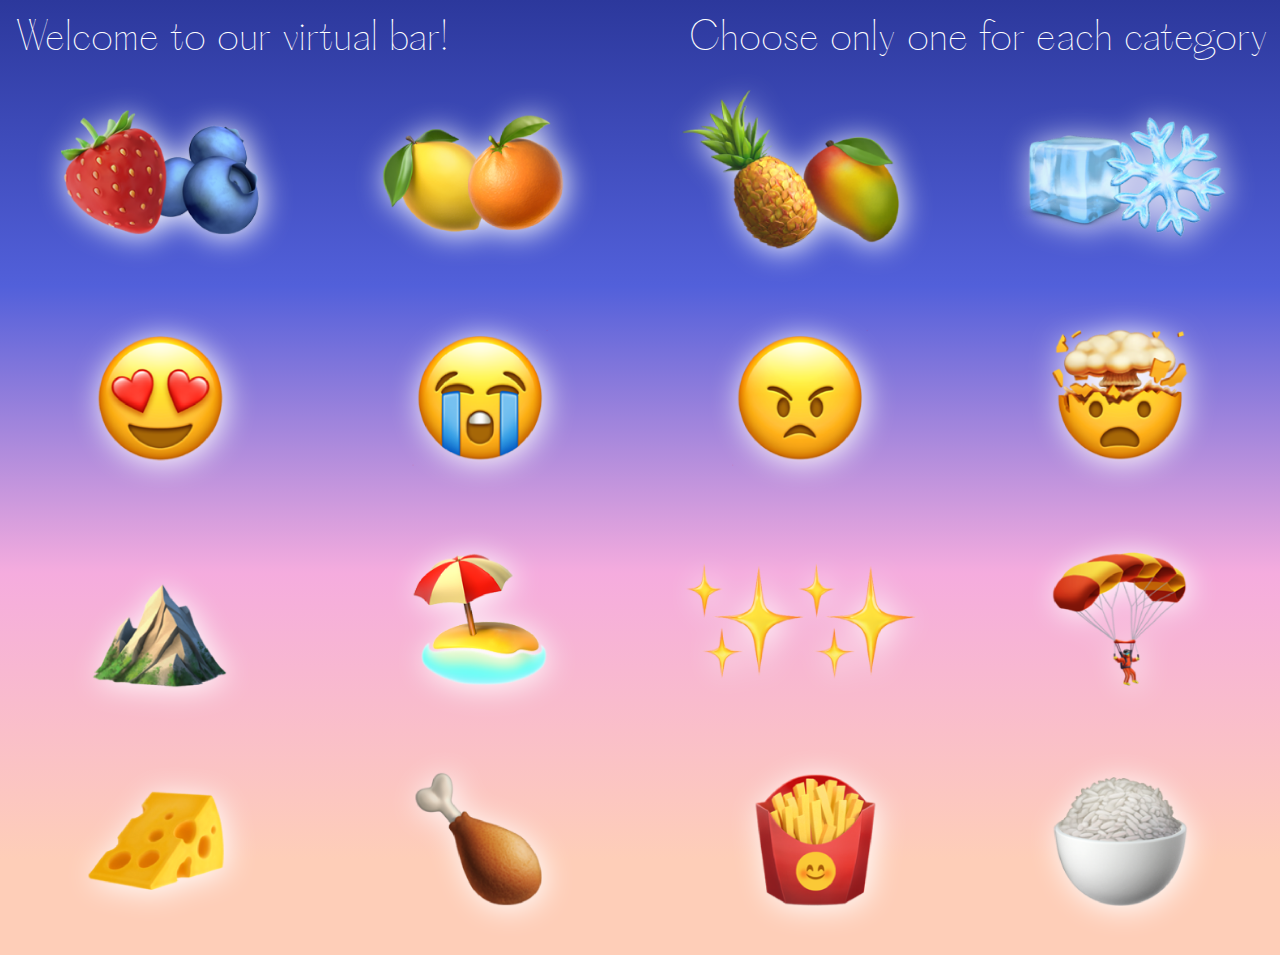
==== commit 495c4714: "first version" ====
--- a/index.html
+++ b/index.html
@@ -22,7 +22,7 @@
     <script>
      alert("💻🖥️ ➡️ Recommended");
     </script>
-  
+
   </head>
 
   <body>
@@ -152,7 +152,7 @@
     <div id="myModal" class="modal">
       <span class="close">&times;</span>
       <div id="ttlForRec">📝 The recipe for your cocktail is here 👇</div>
-      <div id="paper" style="background-image: url('background/paper.png'); background-repeat : no-repeat; background-size: 80% 80%; background-position: top 0vw center;">
+      <div style="background-image: url('background/paper.png'); background-repeat : no-repeat; background-size: 80% 80%; background-position: top 0vw center;">
       <br>
       <br>
       <br>
@@ -161,9 +161,9 @@
       <div id="goBar"></div>
     </div>
   </body>
-</html>
-
-<script>
+  </html>
+
+  <script>
 
   function play(sound){
    var audio = document.getElementById("audio");
@@ -277,4 +277,4 @@
       captionText.innerHTML = " ";
     };
   }
-</script>
+  </script>
--- a/index.css
+++ b/index.css
@@ -48,14 +48,14 @@
     text-align: center;
     float: center;
     line-height: 12vw;
-    display: block;
+    display: inline;
     margin-block-start: 1vw;
     margin-block-end: 0em;
     margin-left: 3vw;
      /* The width is 100%, when the viewport is 800px or smaller */
     }
   }
-  h2{
+  h2 {
     color: #ffffff;
     font-size: 3vw;
     text-align: right;
@@ -72,10 +72,11 @@
     text-align: left;
     float: left;
     line-height: 3vw;
-    display: block;
+    display: inline;
     margin-block-start: 1vw;
     margin-block-end: 0em;
     margin-left: 3vw; /* The width is 100%, when the viewport is 800px or smaller */
+    }
   }
   .grid-container {
     display: grid;
@@ -208,7 +209,7 @@
   }
   @media screen and (max-width: 1200px) {
   #ttlForRec {
-  font-size: 6vw; /* The width is 100%, when the viewport is 800px or smaller */
+  font-size: 5vw; /* The width is 100%, when the viewport is 800px or smaller */
     }
   }
   /* The Modal (background) */
@@ -263,15 +264,8 @@
     animation-duration: 0.6s;
   }
   @media screen and (max-width: 1200px) {
-  #caption {
-  max-width: 70%;
-  font-size: 6vw; /* The width is 100%, when the viewport is 800px or smaller */
-    }
-  }
-  @media screen and (max-width: 1200px) {
-  #goBar {
-
-  font-size: 6vw; /* The width is 100%, when the viewport is 800px or smaller */
+  #caption, #goBar {
+  font-size: 5vw; /* The width is 100%, when the viewport is 800px or smaller */
     }
   }
   @-webkit-keyframes zoom {
